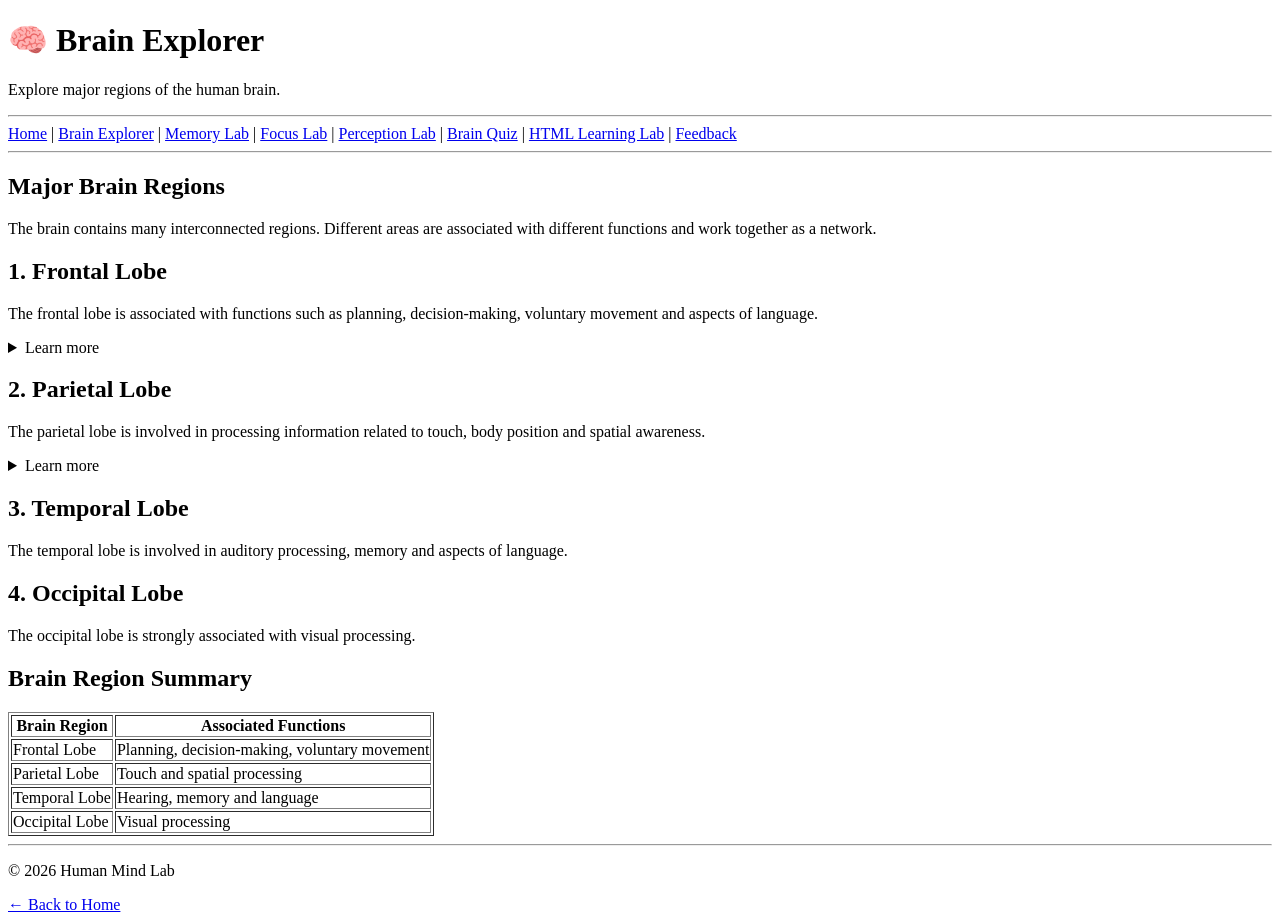
==== brain.html @ 0be293cd "Upload Human Mind Lab project" ====
<!DOCTYPE html>
<html lang="en">

<head>

    <meta charset="UTF-8">

    <meta name="viewport"
          content="width=device-width, initial-scale=1.0">

    <title>Brain Explorer | Human Mind Lab</title>

</head>


<body>

    <header>

        <h1>🧠 Brain Explorer</h1>

        <p>
            Explore major regions of the human brain.
        </p>

        <hr>

        <nav>

            <a href="index.html">Home</a> |
            <a href="brain.html">Brain Explorer</a> |
            <a href="memory.html">Memory Lab</a> |
            <a href="focus.html">Focus Lab</a> |
            <a href="perception.html">Perception Lab</a> |
            <a href="quiz.html">Brain Quiz</a> |
            <a href="learning.html">HTML Learning Lab</a> |
            <a href="feedback.html">Feedback</a>

        </nav>

    </header>


    <hr>


    <main>

        <section>

            <h2>Major Brain Regions</h2>

            <p>
                The brain contains many interconnected regions.
                Different areas are associated with different
                functions and work together as a network.
            </p>

        </section>


        <section>

            <h2>1. Frontal Lobe</h2>

            <p>
                The frontal lobe is associated with functions such
                as planning, decision-making, voluntary movement
                and aspects of language.
            </p>

            <details>

                <summary>
                    Learn more
                </summary>

                <p>
                    The frontal lobe contains areas involved in
                    executive functions and voluntary motor control.
                </p>

            </details>

        </section>


        <section>

            <h2>2. Parietal Lobe</h2>

            <p>
                The parietal lobe is involved in processing
                information related to touch, body position and
                spatial awareness.
            </p>

            <details>

                <summary>
                    Learn more
                </summary>

                <p>
                    Information from different senses can be
                    integrated to help the brain understand
                    spatial relationships.
                </p>

            </details>

        </section>


        <section>

            <h2>3. Temporal Lobe</h2>

            <p>
                The temporal lobe is involved in auditory
                processing, memory and aspects of language.
            </p>

        </section>


        <section>

            <h2>4. Occipital Lobe</h2>

            <p>
                The occipital lobe is strongly associated with
                visual processing.
            </p>

        </section>


        <section>

            <h2>Brain Region Summary</h2>

            <table border="1">

                <thead>

                    <tr>

                        <th>Brain Region</th>

                        <th>Associated Functions</th>

                    </tr>

                </thead>


                <tbody>

                    <tr>

                        <td>Frontal Lobe</td>

                        <td>
                            Planning, decision-making,
                            voluntary movement
                        </td>

                    </tr>


                    <tr>

                        <td>Parietal Lobe</td>

                        <td>
                            Touch and spatial processing
                        </td>

                    </tr>


                    <tr>

                        <td>Temporal Lobe</td>

                        <td>
                            Hearing, memory and language
                        </td>

                    </tr>


                    <tr>

                        <td>Occipital Lobe</td>

                        <td>
                            Visual processing
                        </td>

                    </tr>

                </tbody>

            </table>

        </section>

    </main>


    <hr>


    <footer>

        <p>
            &copy; 2026 Human Mind Lab
        </p>

        <a href="index.html">
            ← Back to Home
        </a>

    </footer>

</body>

</html>
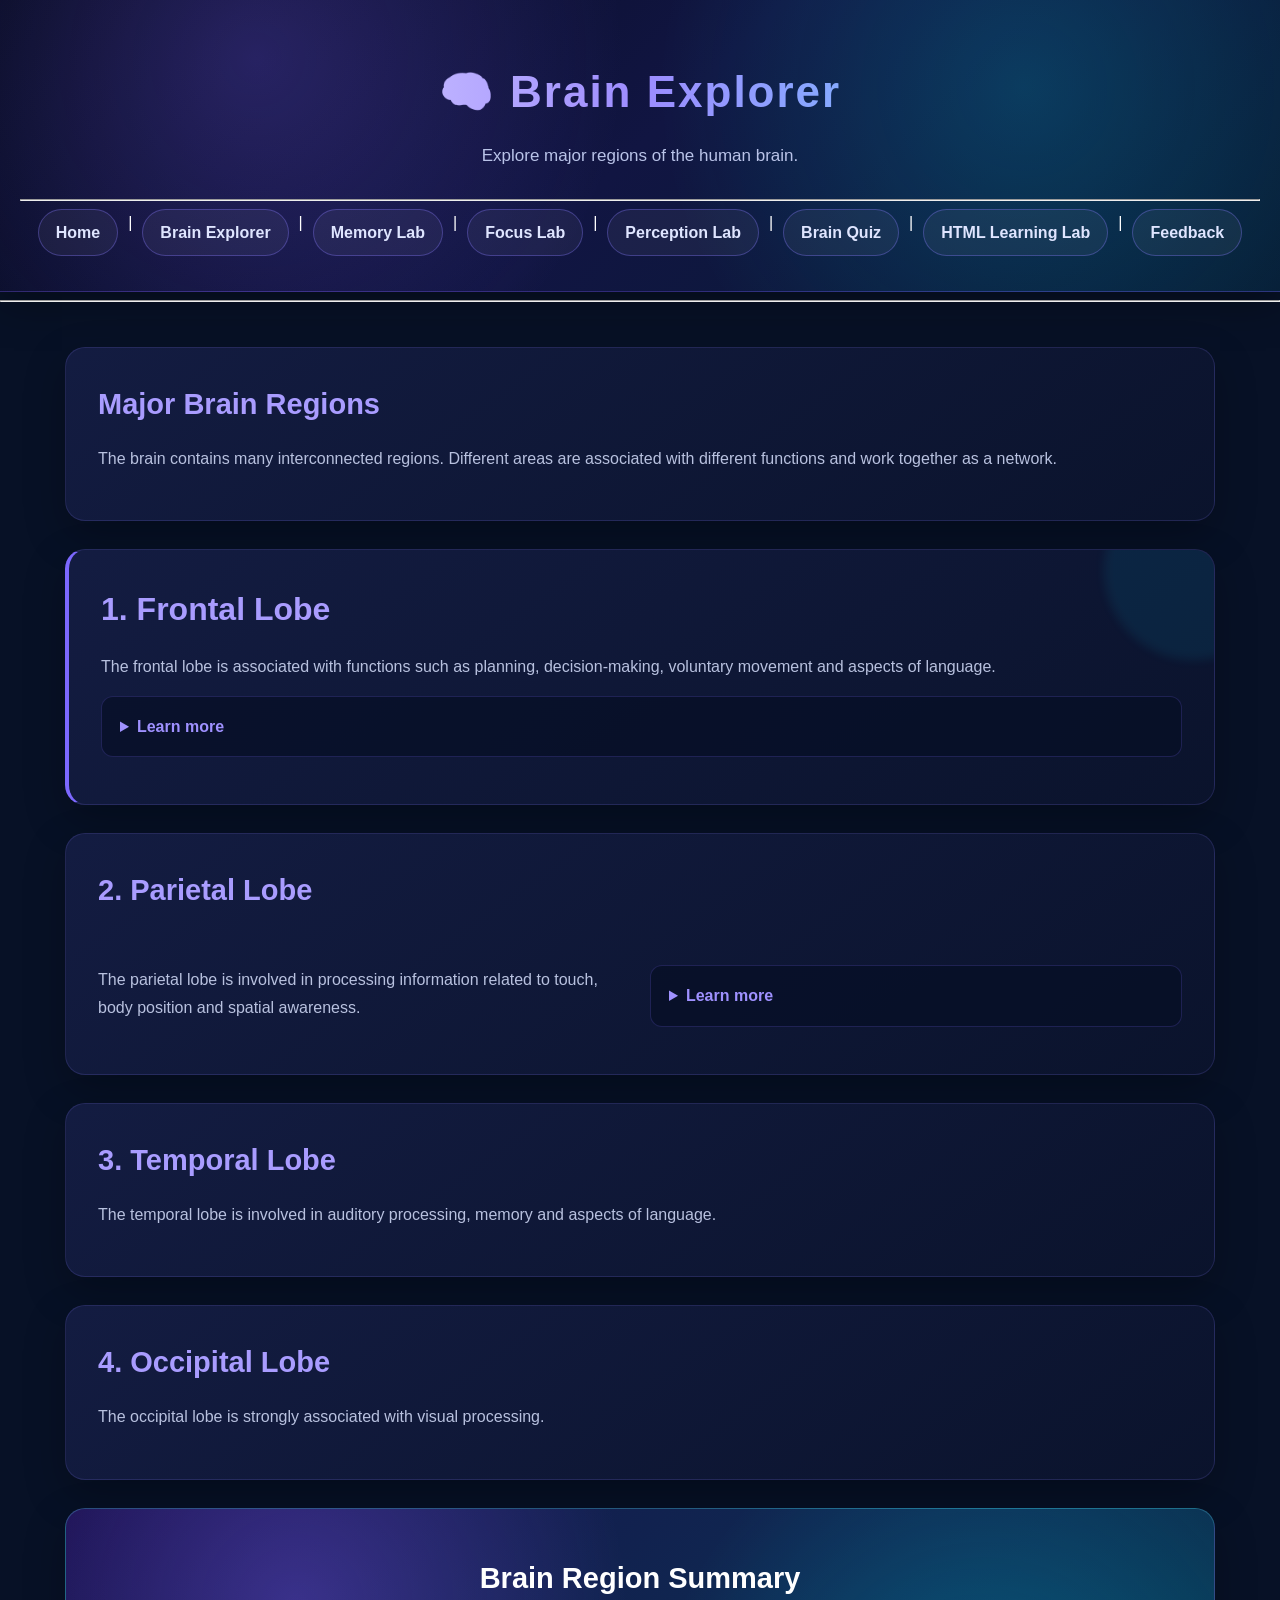
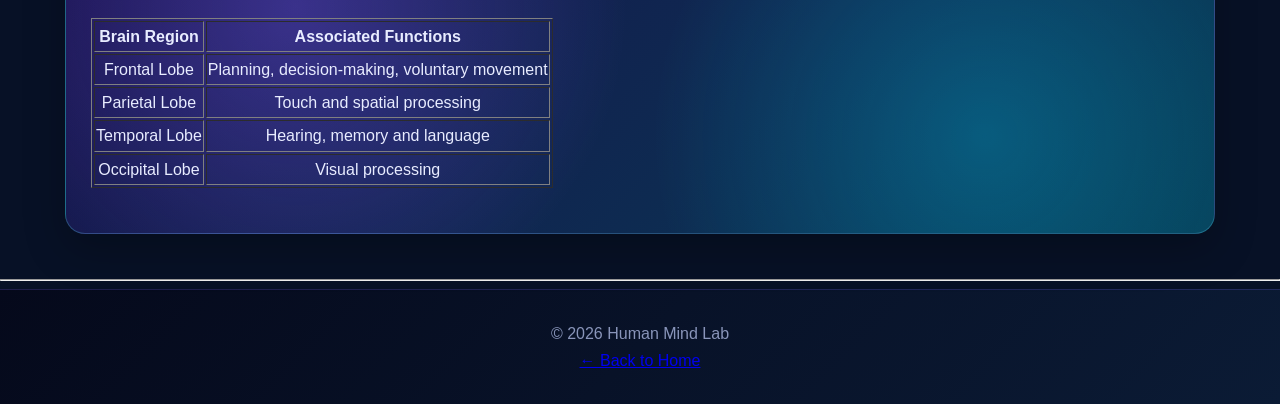
==== commit 471a715d: "Update brain.html" ====
--- a/brain.html
+++ b/brain.html
@@ -9,6 +9,7 @@
           content="width=device-width, initial-scale=1.0">
 
     <title>Brain Explorer | Human Mind Lab</title>
+     <link rel="stylesheet" href="style.css">
 
 </head>
 
@@ -227,4 +228,4 @@
 
 </body>
 
-</html>+</html>
--- a/style.css
+++ b/style.css
@@ -0,0 +1,558 @@
+/* =========================================
+   HUMAN MIND LAB
+   MODERN FUTURISTIC THEME
+   index.html
+   ========================================= */
+
+* {
+    box-sizing: border-box;
+}
+
+html {
+    scroll-behavior: smooth;
+}
+
+body {
+    margin: 0;
+    font-family: "Segoe UI", Arial, sans-serif;
+    line-height: 1.7;
+    color: #e8ecff;
+    background: #071126;
+}
+
+/* =========================================
+   HEADER
+   ========================================= */
+
+header {
+    padding: 55px 20px 35px;
+    text-align: center;
+    color: white;
+
+    background:
+        radial-gradient(circle at 20% 20%, rgba(123, 92, 255, 0.25), transparent 35%),
+        radial-gradient(circle at 80% 30%, rgba(0, 220, 255, 0.18), transparent 35%),
+        linear-gradient(135deg, #070b20, #111542, #071d35);
+
+    border-bottom: 1px solid rgba(123, 92, 255, 0.3);
+    box-shadow: 0 10px 40px rgba(0, 0, 0, 0.35);
+}
+
+header h1 {
+    margin: 0 0 12px;
+    font-size: 44px;
+    letter-spacing: 2px;
+
+    background: linear-gradient(90deg, #ffffff, #9d8cff, #55e8ff);
+    -webkit-background-clip: text;
+    -webkit-text-fill-color: transparent;
+}
+
+header p {
+    max-width: 760px;
+    margin: 0 auto 28px;
+    color: #b9c3e8;
+    font-size: 17px;
+}
+
+/* =========================================
+   NAVIGATION
+   ========================================= */
+
+nav {
+    display: flex;
+    flex-wrap: wrap;
+    justify-content: center;
+    gap: 10px;
+}
+
+nav a {
+    padding: 9px 17px;
+
+    color: #dfe5ff;
+    text-decoration: none;
+    font-weight: 600;
+
+    border: 1px solid rgba(135, 121, 255, 0.35);
+    border-radius: 25px;
+
+    background: rgba(255, 255, 255, 0.05);
+
+    transition: 0.3s ease;
+}
+
+nav a:hover {
+    color: white;
+    background: linear-gradient(135deg, #6654e8, #00bcd4);
+
+    border-color: transparent;
+
+    transform: translateY(-3px);
+
+    box-shadow:
+        0 8px 25px rgba(94, 76, 220, 0.35);
+}
+
+/* =========================================
+   MAIN
+   ========================================= */
+
+main {
+    width: 92%;
+    max-width: 1150px;
+    margin: 45px auto;
+}
+
+/* =========================================
+   HERO IMAGE
+   ========================================= */
+
+.hero-image {
+    margin-bottom: 30px;
+    padding: 0;
+
+    overflow: hidden;
+
+    border-radius: 22px;
+
+    border: 1px solid rgba(111, 93, 255, 0.3);
+
+    background: #050a1c;
+
+    box-shadow:
+        0 20px 60px rgba(0, 0, 0, 0.4),
+        0 0 40px rgba(92, 76, 230, 0.12);
+}
+
+.hero-image img {
+    display: block;
+
+    width: 100%;
+    height: auto;
+
+    border-radius: 22px;
+
+    transition: transform 0.5s ease;
+}
+
+.hero-image:hover img {
+    transform: scale(1.015);
+}
+
+/* =========================================
+   GENERAL SECTIONS
+   ========================================= */
+
+main > section {
+    margin-bottom: 28px;
+    padding: 32px;
+
+    background:
+        linear-gradient(
+            145deg,
+            rgba(20, 29, 67, 0.96),
+            rgba(11, 20, 45, 0.96)
+        );
+
+    border: 1px solid rgba(117, 105, 214, 0.20);
+
+    border-radius: 20px;
+
+    box-shadow:
+        0 15px 40px rgba(0, 0, 0, 0.25);
+
+    backdrop-filter: blur(10px);
+}
+
+section h2 {
+    margin-top: 0;
+    margin-bottom: 15px;
+
+    color: #a99cff;
+
+    font-size: 29px;
+}
+
+section p {
+    color: #b8c1df;
+}
+
+/* =========================================
+   WELCOME SECTION
+   ========================================= */
+
+main > section:nth-of-type(2) {
+    position: relative;
+    overflow: hidden;
+
+    border-left: 4px solid #7c68ff;
+}
+
+main > section:nth-of-type(2)::before {
+    content: "";
+
+    position: absolute;
+
+    width: 180px;
+    height: 180px;
+
+    right: -70px;
+    top: -70px;
+
+    background: rgba(0, 210, 255, 0.08);
+
+    border-radius: 50%;
+
+    filter: blur(5px);
+}
+
+main > section:nth-of-type(2) h2 {
+    font-size: 32px;
+}
+
+/* =========================================
+   EXPLORE THE MIND
+   ========================================= */
+
+main > section:nth-of-type(3) {
+    display: grid;
+
+    grid-template-columns: repeat(2, 1fr);
+
+    gap: 20px;
+}
+
+main > section:nth-of-type(3) > h2 {
+    grid-column: 1 / -1;
+}
+
+/* =========================================
+   CARDS
+   ========================================= */
+
+article {
+    padding: 25px;
+
+    background:
+        linear-gradient(
+            145deg,
+            rgba(29, 38, 82, 0.95),
+            rgba(15, 25, 55, 0.95)
+        );
+
+    border: 1px solid rgba(124, 104, 255, 0.20);
+
+    border-radius: 16px;
+
+    transition: 0.3s ease;
+}
+
+article:hover {
+    transform: translateY(-7px);
+
+    border-color: rgba(80, 220, 255, 0.55);
+
+    box-shadow:
+        0 15px 35px rgba(0, 0, 0, 0.35),
+        0 0 25px rgba(87, 76, 220, 0.12);
+}
+
+article h3 {
+    margin-top: 0;
+
+    color: #65ddff;
+
+    font-size: 21px;
+}
+
+article p {
+    color: #b8c1df;
+}
+
+article a {
+    display: inline-block;
+
+    margin-top: 10px;
+
+    padding: 9px 17px;
+
+    color: white;
+
+    background: linear-gradient(
+        135deg,
+        #6955e8,
+        #00a9c7
+    );
+
+    border-radius: 9px;
+
+    text-decoration: none;
+
+    font-weight: 700;
+
+    transition: 0.3s ease;
+}
+
+article a:hover {
+    transform: translateY(-2px);
+
+    box-shadow:
+        0 8px 25px rgba(0, 190, 220, 0.25);
+}
+
+/* =========================================
+   QUICK BRAIN FACTS
+   ========================================= */
+
+main > section:nth-of-type(4) ul {
+    padding-left: 25px;
+}
+
+main > section:nth-of-type(4) li {
+    margin: 12px 0;
+
+    color: #b8c1df;
+}
+
+main > section:nth-of-type(4) li::marker {
+    color: #62dfff;
+}
+
+/* =========================================
+   PROGRESS
+   ========================================= */
+
+progress,
+meter {
+    width: 100%;
+    max-width: 600px;
+
+    height: 25px;
+
+    display: block;
+
+    margin: 10px 0 25px;
+}
+
+progress {
+    accent-color: #7b68ee;
+}
+
+meter {
+    accent-color: #00c6d7;
+}
+
+/* =========================================
+   DETAILS / SUMMARY
+   ========================================= */
+
+details {
+    margin: 15px 0;
+
+    border: 1px solid rgba(124, 104, 255, 0.20);
+
+    border-radius: 12px;
+
+    background: rgba(7, 15, 38, 0.7);
+
+    overflow: hidden;
+}
+
+summary {
+    padding: 16px 18px;
+
+    cursor: pointer;
+
+    color: #9f91ff;
+
+    font-weight: 700;
+
+    transition: 0.3s ease;
+}
+
+summary:hover {
+    color: #62ddff;
+
+    background: rgba(100, 80, 230, 0.10);
+}
+
+details[open] summary {
+    color: #62ddff;
+
+    background: rgba(100, 80, 230, 0.12);
+
+    border-bottom: 1px solid rgba(124, 104, 255, 0.20);
+}
+
+details p {
+    padding: 5px 20px 18px;
+}
+
+/* =========================================
+   CALL TO ACTION
+   ========================================= */
+
+main > section:last-child {
+    text-align: center;
+
+    padding: 45px 25px;
+
+    background:
+        radial-gradient(
+            circle at 20% 30%,
+            rgba(128, 93, 255, 0.35),
+            transparent 35%
+        ),
+        radial-gradient(
+            circle at 80% 70%,
+            rgba(0, 215, 255, 0.25),
+            transparent 35%
+        ),
+        linear-gradient(
+            135deg,
+            #18104b,
+            #073c55
+        );
+
+    border: 1px solid rgba(101, 221, 255, 0.25);
+}
+
+main > section:last-child h2 {
+    color: white;
+}
+
+main > section:last-child p {
+    color: #d5ddf5;
+}
+
+main > section:last-child a {
+    display: inline-block;
+
+    margin: 7px;
+
+    padding: 12px 20px;
+
+    color: #151442;
+
+    background: #ffffff;
+
+    border-radius: 10px;
+
+    text-decoration: none;
+
+    font-weight: 800;
+
+    transition: 0.3s ease;
+}
+
+main > section:last-child a:hover {
+    color: white;
+
+    background: linear-gradient(
+        135deg,
+        #6955e8,
+        #00bcd4
+    );
+
+    transform: translateY(-3px);
+
+    box-shadow:
+        0 10px 25px rgba(0, 0, 0, 0.30);
+}
+
+/* =========================================
+   FOOTER
+   ========================================= */
+
+footer {
+    padding: 30px 20px;
+
+    text-align: center;
+
+    color: #dfe6ff;
+
+    background:
+        linear-gradient(
+            135deg,
+            #05091b,
+            #0b1b35
+        );
+
+    border-top: 1px solid rgba(124, 104, 255, 0.20);
+}
+
+footer p {
+    margin: 0;
+
+    color: #8995ba;
+}
+
+/* =========================================
+   RESPONSIVE DESIGN
+   ========================================= */
+
+@media (max-width: 800px) {
+
+    header h1 {
+        font-size: 34px;
+    }
+
+    nav {
+        flex-direction: column;
+        align-items: stretch;
+    }
+
+    nav a {
+        text-align: center;
+    }
+
+    main {
+        width: 94%;
+        margin: 30px auto;
+    }
+
+    main > section {
+        padding: 24px;
+    }
+
+    main > section:nth-of-type(3) {
+        grid-template-columns: 1fr;
+    }
+
+    main > section:nth-of-type(3) > h2 {
+        grid-column: auto;
+    }
+}
+
+@media (max-width: 500px) {
+
+    header {
+        padding: 35px 15px 25px;
+    }
+
+    header h1 {
+        font-size: 28px;
+    }
+
+    header p {
+        font-size: 15px;
+    }
+
+    main {
+        width: 95%;
+    }
+
+    main > section {
+        padding: 20px;
+        border-radius: 15px;
+    }
+
+    article {
+        padding: 20px;
+    }
+
+    main > section:last-child a {
+        display: block;
+        margin: 10px 0;
+    }
+}
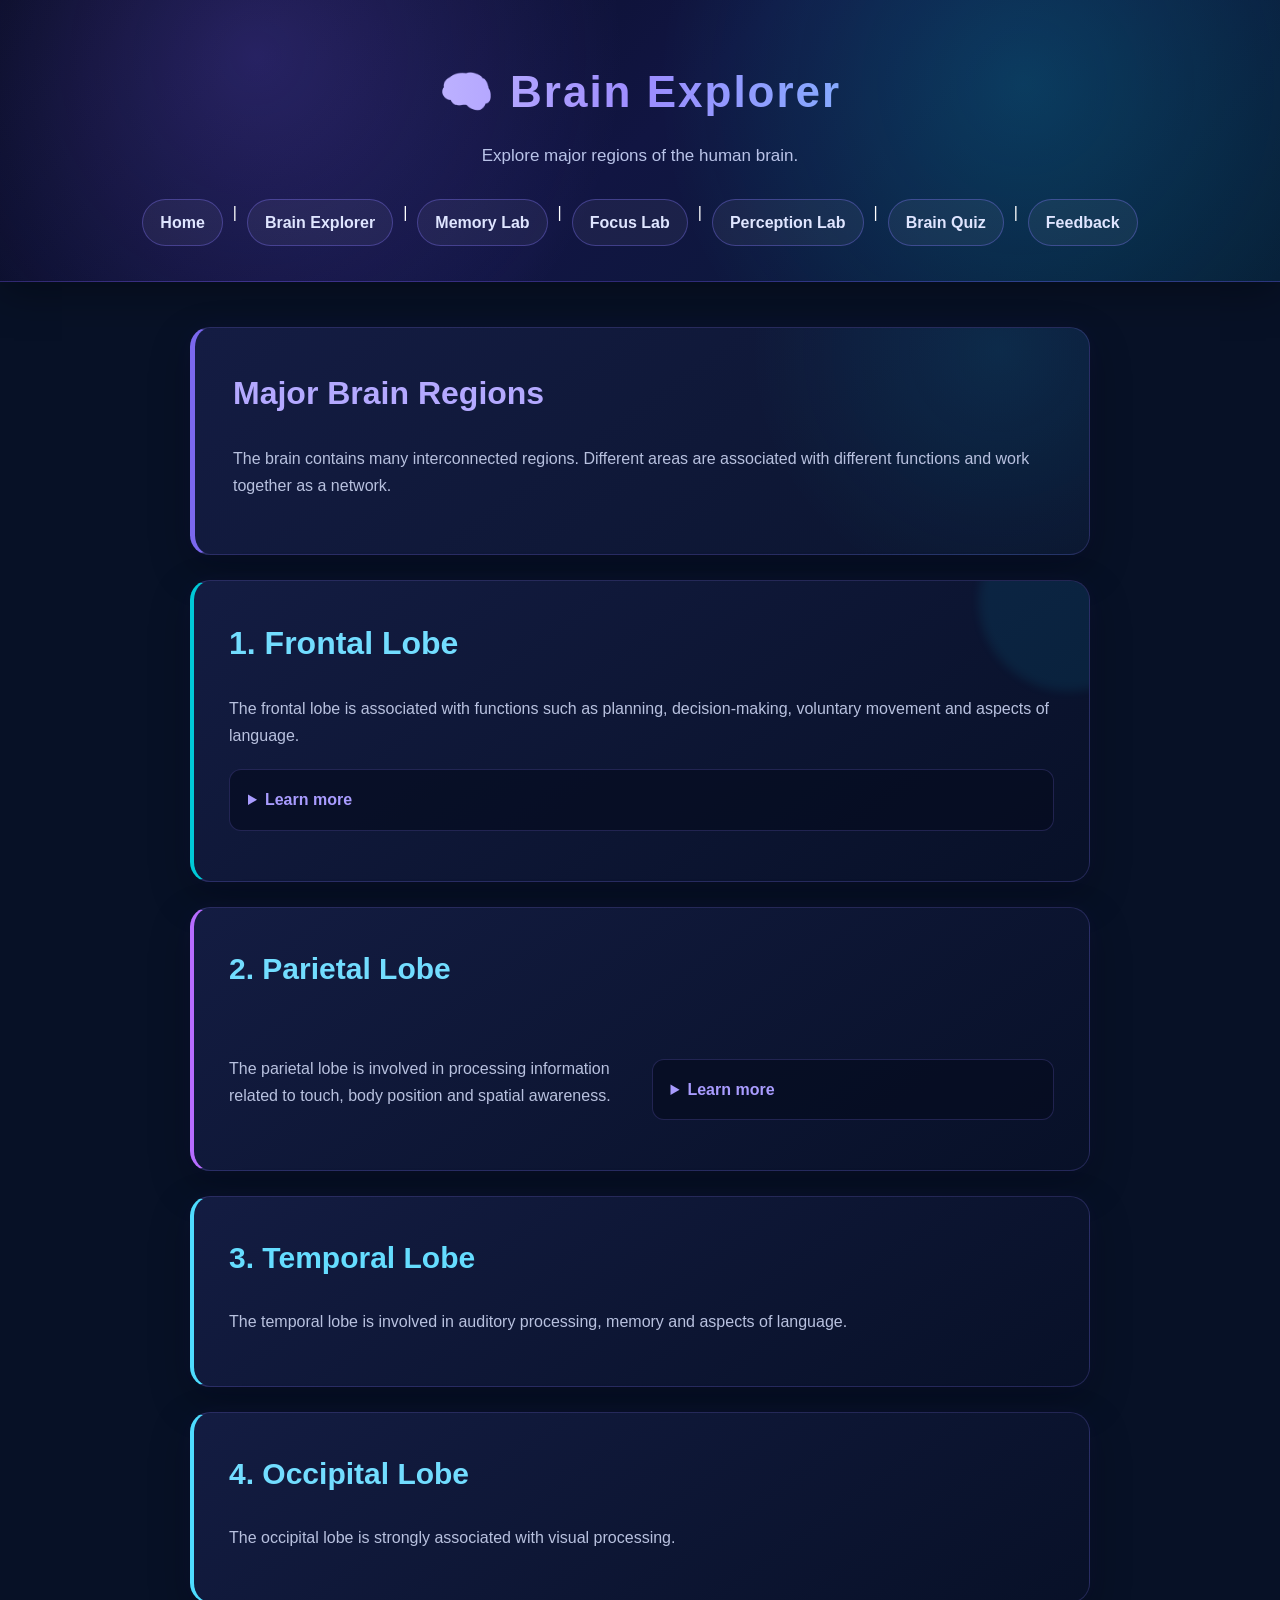
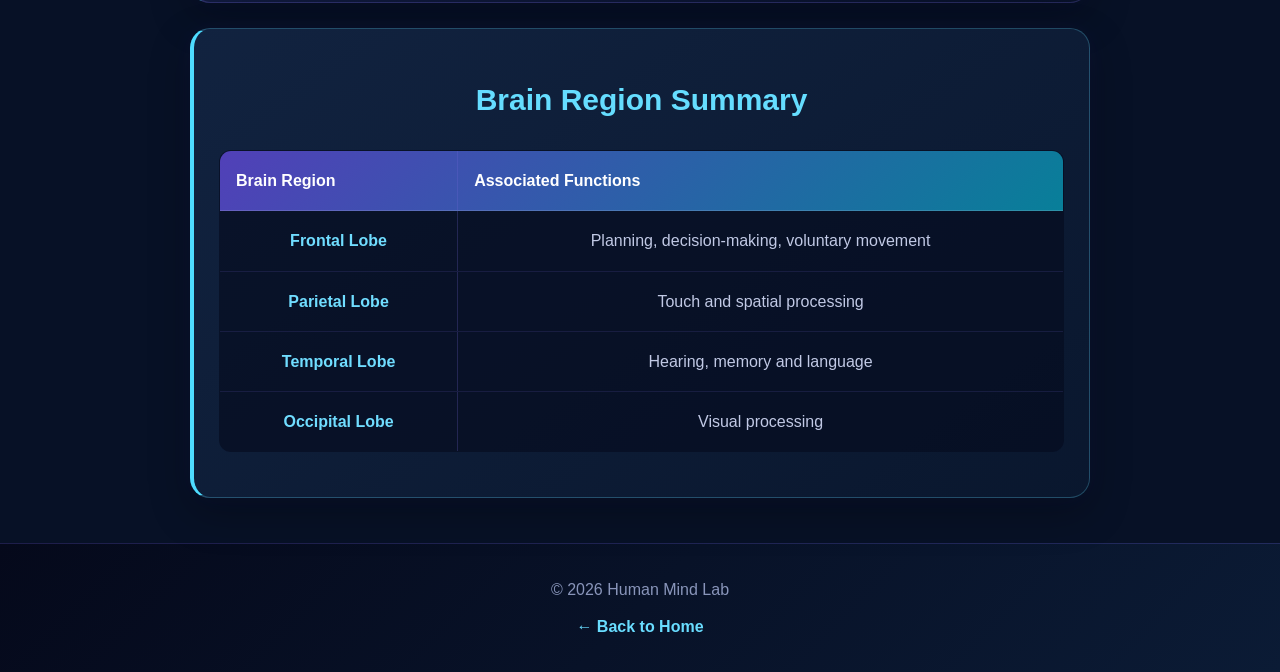
==== commit b8380823: "Update brain.html" ====
--- a/brain.html
+++ b/brain.html
@@ -34,7 +34,6 @@
             <a href="focus.html">Focus Lab</a> |
             <a href="perception.html">Perception Lab</a> |
             <a href="quiz.html">Brain Quiz</a> |
-            <a href="learning.html">HTML Learning Lab</a> |
             <a href="feedback.html">Feedback</a>
 
         </nav>
--- a/style.css
+++ b/style.css
@@ -556,3 +556,1588 @@
         margin: 10px 0;
     }
 }
+
+
+
+/* =========================================
+   BRAIN EXPLORER PAGE
+   ========================================= */
+
+/* Brain page header */
+
+body:has(main section:nth-child(2) details) header {
+    background:
+        radial-gradient(
+            circle at 20% 20%,
+            rgba(123, 92, 255, 0.25),
+            transparent 35%
+        ),
+        radial-gradient(
+            circle at 80% 30%,
+            rgba(0, 220, 255, 0.18),
+            transparent 35%
+        ),
+        linear-gradient(
+            135deg,
+            #070b20,
+            #111542,
+            #071d35
+        );
+}
+
+/* Remove standalone horizontal lines */
+
+body > hr {
+    display: none;
+}
+
+header hr {
+    display: none;
+}
+
+/* =========================================
+   BRAIN PAGE MAIN SECTIONS
+   ========================================= */
+
+main {
+    width: 92%;
+    max-width: 1100px;
+    margin: 45px auto;
+}
+
+main > section {
+    position: relative;
+
+    margin-bottom: 25px;
+    padding: 30px;
+
+    background:
+        linear-gradient(
+            145deg,
+            rgba(20, 29, 67, 0.96),
+            rgba(11, 20, 45, 0.96)
+        );
+
+    border: 1px solid rgba(117, 105, 214, 0.22);
+
+    border-radius: 20px;
+
+    box-shadow:
+        0 15px 40px rgba(0, 0, 0, 0.25);
+
+    overflow: hidden;
+
+    transition: 0.3s ease;
+}
+
+main > section:hover {
+    transform: translateY(-3px);
+
+    border-color: rgba(91, 220, 255, 0.35);
+
+    box-shadow:
+        0 18px 45px rgba(0, 0, 0, 0.32);
+}
+
+/* =========================================
+   SECTION HEADINGS
+   ========================================= */
+
+main > section h2 {
+    margin-top: 0;
+
+    color: #a99cff;
+
+    font-size: 28px;
+}
+
+main > section p {
+    color: #b8c1df;
+}
+
+/* =========================================
+   INTRODUCTION SECTION
+   ========================================= */
+
+main > section:first-child {
+    padding: 38px;
+
+    border-left: 5px solid #7b68ee;
+
+    background:
+        radial-gradient(
+            circle at 90% 10%,
+            rgba(0, 210, 255, 0.10),
+            transparent 30%
+        ),
+        linear-gradient(
+            145deg,
+            #141c43,
+            #0b152f
+        );
+}
+
+main > section:first-child h2 {
+    font-size: 32px;
+    color: #b4a9ff;
+}
+
+/* =========================================
+   BRAIN REGION CARDS
+   ========================================= */
+
+main > section:nth-child(2),
+main > section:nth-child(3),
+main > section:nth-child(4),
+main > section:nth-child(5) {
+    border-left: 4px solid #6352d9;
+}
+
+/* Different accent for each region */
+
+main > section:nth-child(2) {
+    border-left-color: #8b72ff;
+}
+
+main > section:nth-child(3) {
+    border-left-color: #00c9d8;
+}
+
+main > section:nth-child(4) {
+    border-left-color: #b76cff;
+}
+
+main > section:nth-child(5) {
+    border-left-color: #4edcff;
+}
+
+main > section:nth-child(2) h2,
+main > section:nth-child(3) h2,
+main > section:nth-child(4) h2,
+main > section:nth-child(5) h2 {
+    color: #72ddff;
+}
+
+/* =========================================
+   DETAILS
+   ========================================= */
+
+details {
+    margin-top: 20px;
+
+    border: 1px solid rgba(117, 105, 214, 0.25);
+
+    border-radius: 12px;
+
+    background: rgba(5, 12, 31, 0.65);
+
+    overflow: hidden;
+}
+
+summary {
+    padding: 15px 18px;
+
+    color: #a99cff;
+
+    cursor: pointer;
+
+    font-weight: 700;
+
+    transition: 0.3s ease;
+}
+
+summary:hover {
+    color: #62e0ff;
+
+    background: rgba(105, 85, 232, 0.12);
+}
+
+details[open] summary {
+    color: #62e0ff;
+
+    background: rgba(105, 85, 232, 0.10);
+
+    border-bottom: 1px solid rgba(117, 105, 214, 0.2);
+}
+
+details p {
+    padding: 5px 20px 18px;
+}
+
+/* =========================================
+   BRAIN SUMMARY TABLE
+   ========================================= */
+
+main > section:last-child {
+    overflow-x: auto;
+}
+
+table {
+    width: 100%;
+
+    border-collapse: collapse;
+
+    margin-top: 20px;
+
+    background: rgba(5, 12, 31, 0.65);
+
+    border: 1px solid rgba(117, 105, 214, 0.25);
+
+    border-radius: 12px;
+
+    overflow: hidden;
+}
+
+thead {
+    background:
+        linear-gradient(
+            135deg,
+            #5140b8,
+            #087f99
+        );
+}
+
+th {
+    padding: 16px;
+
+    color: white;
+
+    text-align: left;
+
+    font-size: 16px;
+
+    border-bottom: 1px solid rgba(255, 255, 255, 0.15);
+}
+
+td {
+    padding: 16px;
+
+    color: #c1c9e5;
+
+    border-bottom: 1px solid rgba(117, 105, 214, 0.15);
+
+    vertical-align: top;
+}
+
+tbody tr {
+    transition: 0.25s ease;
+}
+
+tbody tr:hover {
+    background: rgba(104, 84, 230, 0.12);
+}
+
+tbody tr:last-child td {
+    border-bottom: none;
+}
+
+/* First column */
+
+td:first-child {
+    color: #70ddff;
+
+    font-weight: 700;
+}
+
+/* =========================================
+   FOOTER
+   ========================================= */
+
+footer {
+    padding: 30px 20px;
+
+    text-align: center;
+
+    background:
+        linear-gradient(
+            135deg,
+            #05091b,
+            #0b1b35
+        );
+
+    border-top: 1px solid rgba(124, 104, 255, 0.20);
+}
+
+footer p {
+    margin-bottom: 10px;
+
+    color: #8995ba;
+}
+
+footer a {
+    color: #69ddff;
+
+    text-decoration: none;
+
+    font-weight: 700;
+
+    transition: 0.3s ease;
+}
+
+footer a:hover {
+    color: #a99cff;
+}
+
+/* =========================================
+   RESPONSIVE DESIGN
+   ========================================= */
+
+@media (max-width: 700px) {
+
+    main {
+        width: 94%;
+        margin: 30px auto;
+    }
+
+    main > section {
+        padding: 23px;
+    }
+
+    main > section:first-child {
+        padding: 25px;
+    }
+
+    main > section h2 {
+        font-size: 24px;
+    }
+
+    th,
+    td {
+        padding: 12px;
+        font-size: 14px;
+    }
+}
+
+@media (max-width: 500px) {
+
+    main {
+        width: 95%;
+    }
+
+    main > section {
+        padding: 20px;
+        border-radius: 15px;
+    }
+
+    th,
+    td {
+        padding: 10px;
+
+        font-size: 13px;
+    }
+}
+
+
+
+/* =========================================
+   MEMORY LAB PAGE
+   ========================================= */
+
+/* Hide standalone horizontal lines */
+header hr,
+body > hr {
+    display: none;
+}
+
+/* Memory page sections */
+main > section {
+    position: relative;
+    margin-bottom: 25px;
+    padding: 30px;
+    background: linear-gradient(
+        145deg,
+        rgba(20, 29, 67, 0.96),
+        rgba(11, 20, 45, 0.96)
+    );
+    border: 1px solid rgba(117, 105, 214, 0.22);
+    border-radius: 20px;
+    box-shadow: 0 15px 40px rgba(0, 0, 0, 0.25);
+    transition: 0.3s ease;
+}
+
+main > section:hover {
+    transform: translateY(-3px);
+    border-color: rgba(91, 220, 255, 0.35);
+}
+
+main > section h2 {
+    margin-top: 0;
+    color: #a99cff;
+    font-size: 28px;
+}
+
+main > section p {
+    color: #b8c1df;
+}
+
+/* Memory experiment introduction */
+main > section:first-child {
+    padding: 38px;
+    border-left: 5px solid #7b68ee;
+    background:
+        radial-gradient(
+            circle at 90% 10%,
+            rgba(0, 210, 255, 0.10),
+            transparent 30%
+        ),
+        linear-gradient(
+            145deg,
+            #141c43,
+            #0b152f
+        );
+}
+
+main > section:first-child h2 {
+    font-size: 32px;
+    color: #b4a9ff;
+}
+
+/* Word List */
+main > section:nth-child(2) {
+    border-left: 4px solid #00c9d8;
+}
+
+main > section:nth-child(2) ol {
+    max-width: 600px;
+    margin: 20px 0 0;
+    padding: 0;
+    list-style-position: inside;
+}
+
+main > section:nth-child(2) li {
+    margin: 10px 0;
+    padding: 12px 15px;
+    color: #d2d9f2;
+    background: rgba(5, 12, 31, 0.65);
+    border: 1px solid rgba(117, 105, 214, 0.18);
+    border-radius: 10px;
+    transition: 0.25s ease;
+}
+
+main > section:nth-child(2) li:hover {
+    color: #ffffff;
+    background: rgba(105, 85, 232, 0.14);
+    border-color: rgba(98, 224, 255, 0.35);
+    transform: translateX(5px);
+}
+
+main > section:nth-child(2) li::marker {
+    color: #62ddff;
+    font-weight: bold;
+}
+
+/* Result section */
+main > section:nth-child(3) {
+    border-left: 4px solid #8b72ff;
+}
+
+main > section:nth-child(3) label {
+    display: block;
+    margin-bottom: 10px;
+    color: #d4dbf3;
+    font-weight: 600;
+}
+
+input[type="number"] {
+    width: 180px;
+    padding: 12px 14px;
+    color: #ffffff;
+    background: #080f29;
+    border: 1px solid rgba(117, 105, 214, 0.45);
+    border-radius: 10px;
+    outline: none;
+    font-size: 16px;
+}
+
+input[type="number"]:focus {
+    border-color: #62ddff;
+    box-shadow: 0 0 15px rgba(98, 221, 255, 0.15);
+}
+
+/* Submit button */
+button[type="submit"] {
+    padding: 12px 22px;
+    color: white;
+    background: linear-gradient(
+        135deg,
+        #6955e8,
+        #00a9c7
+    );
+    border: none;
+    border-radius: 10px;
+    font-size: 15px;
+    font-weight: 700;
+    cursor: pointer;
+    transition: 0.3s ease;
+}
+
+button[type="submit"]:hover {
+    transform: translateY(-3px);
+    box-shadow: 0 10px 25px rgba(0, 190, 220, 0.25);
+}
+
+/* Memory concepts */
+main > section:nth-child(4) {
+    border-left: 4px solid #b76cff;
+}
+
+/* Details */
+details {
+    margin: 15px 0;
+    border: 1px solid rgba(117, 105, 214, 0.25);
+    border-radius: 12px;
+    background: rgba(5, 12, 31, 0.65);
+    overflow: hidden;
+}
+
+summary {
+    padding: 16px 18px;
+    color: #a99cff;
+    cursor: pointer;
+    font-weight: 700;
+    transition: 0.3s ease;
+}
+
+summary:hover {
+    color: #62e0ff;
+    background: rgba(105, 85, 232, 0.12);
+}
+
+details[open] summary {
+    color: #62e0ff;
+    background: rgba(105, 85, 232, 0.10);
+    border-bottom: 1px solid rgba(117, 105, 214, 0.20);
+}
+
+details p {
+    padding: 5px 20px 18px;
+}
+
+/* HTML Note */
+main > section:last-child {
+    border-left: 4px solid #4edcff;
+    background:
+        linear-gradient(
+            145deg,
+            rgba(18, 36, 65, 0.96),
+            rgba(10, 24, 47, 0.96)
+        );
+}
+
+main > section:last-child h2 {
+    color: #65ddff;
+}
+
+/* Footer */
+footer {
+    padding: 30px 20px;
+    text-align: center;
+    background: linear-gradient(
+        135deg,
+        #05091b,
+        #0b1b35
+    );
+    border-top: 1px solid rgba(124, 104, 255, 0.20);
+}
+
+footer p {
+    margin-bottom: 10px;
+    color: #8995ba;
+}
+
+footer a {
+    color: #69ddff;
+    text-decoration: none;
+    font-weight: 700;
+    transition: 0.3s ease;
+}
+
+footer a:hover {
+    color: #a99cff;
+}
+
+/* Responsive */
+@media (max-width: 700px) {
+
+    main {
+        width: 94%;
+        margin: 30px auto;
+    }
+
+    main > section {
+        padding: 23px;
+    }
+
+    main > section:first-child {
+        padding: 25px;
+    }
+
+    main > section h2 {
+        font-size: 24px;
+    }
+}
+
+@media (max-width: 500px) {
+
+    main {
+        width: 95%;
+    }
+
+    main > section {
+        padding: 20px;
+        border-radius: 15px;
+    }
+
+    input[type="number"] {
+        width: 100%;
+        max-width: 180px;
+    }
+
+    button[type="submit"] {
+        width: 100%;
+        max-width: 220px;
+    }
+}
+
+/* =========================================
+   FOCUS LAB PAGE
+   ========================================= */
+
+/* Hide horizontal lines */
+header hr,
+body > hr {
+    display: none;
+}
+
+/* Main sections */
+main > section {
+    position: relative;
+    margin-bottom: 25px;
+    padding: 30px;
+    background: linear-gradient(
+        145deg,
+        rgba(20, 29, 67, 0.96),
+        rgba(11, 20, 45, 0.96)
+    );
+    border: 1px solid rgba(117, 105, 214, 0.22);
+    border-radius: 20px;
+    box-shadow: 0 15px 40px rgba(0, 0, 0, 0.25);
+    transition: 0.3s ease;
+}
+
+main > section:hover {
+    transform: translateY(-3px);
+    border-color: rgba(91, 220, 255, 0.35);
+}
+
+main > section h2 {
+    margin-top: 0;
+    color: #a99cff;
+    font-size: 28px;
+}
+
+main > section p {
+    color: #b8c1df;
+}
+
+/* Focus introduction */
+main > section:first-child {
+    padding: 38px;
+    border-left: 5px solid #7b68ee;
+    background:
+        radial-gradient(
+            circle at 90% 10%,
+            rgba(0, 210, 255, 0.10),
+            transparent 30%
+        ),
+        linear-gradient(
+            145deg,
+            #141c43,
+            #0b152f
+        );
+}
+
+main > section:first-child h2 {
+    font-size: 32px;
+    color: #b4a9ff;
+}
+
+/* Focus Factors */
+main > section:nth-child(2) {
+    border-left: 4px solid #00c9d8;
+}
+
+main > section:nth-child(2) ul {
+    padding-left: 25px;
+    margin-top: 20px;
+}
+
+main > section:nth-child(2) li {
+    margin: 12px 0;
+    padding: 10px 14px;
+    color: #d2d9f2;
+    background: rgba(5, 12, 31, 0.55);
+    border: 1px solid rgba(117, 105, 214, 0.16);
+    border-radius: 10px;
+    transition: 0.25s ease;
+}
+
+main > section:nth-child(2) li:hover {
+    color: #ffffff;
+    background: rgba(105, 85, 232, 0.14);
+    border-color: rgba(98, 224, 255, 0.35);
+    transform: translateX(5px);
+}
+
+main > section:nth-child(2) li::marker {
+    color: #62ddff;
+}
+
+/* Focus Explorer */
+main > section:nth-child(3) {
+    border-left: 4px solid #b76cff;
+}
+
+/* Details */
+details {
+    margin: 15px 0;
+    border: 1px solid rgba(117, 105, 214, 0.25);
+    border-radius: 12px;
+    background: rgba(5, 12, 31, 0.65);
+    overflow: hidden;
+}
+
+summary {
+    padding: 16px 18px;
+    color: #a99cff;
+    cursor: pointer;
+    font-weight: 700;
+    transition: 0.3s ease;
+}
+
+summary:hover {
+    color: #62e0ff;
+    background: rgba(105, 85, 232, 0.12);
+}
+
+details[open] summary {
+    color: #62e0ff;
+    background: rgba(105, 85, 232, 0.10);
+    border-bottom: 1px solid rgba(117, 105, 214, 0.20);
+}
+
+details p {
+    padding: 5px 20px 18px;
+}
+
+/* Focus Level */
+main > section:nth-child(4) {
+    border-left: 4px solid #4edcff;
+}
+
+main > section:nth-child(4) h2 {
+    color: #65ddff;
+}
+
+/* Meter and Progress */
+meter,
+progress {
+    display: block;
+    width: 100%;
+    max-width: 650px;
+    height: 28px;
+    margin: 15px 0 30px;
+}
+
+meter {
+    accent-color: #00c9d8;
+}
+
+progress {
+    accent-color: #7b68ee;
+}
+
+/* Footer */
+footer {
+    padding: 30px 20px;
+    text-align: center;
+    background: linear-gradient(
+        135deg,
+        #05091b,
+        #0b1b35
+    );
+    border-top: 1px solid rgba(124, 104, 255, 0.20);
+}
+
+footer p {
+    margin-bottom: 10px;
+    color: #8995ba;
+}
+
+footer a {
+    color: #69ddff;
+    text-decoration: none;
+    font-weight: 700;
+    transition: 0.3s ease;
+}
+
+footer a:hover {
+    color: #a99cff;
+}
+
+/* Responsive */
+@media (max-width: 700px) {
+
+    main {
+        width: 94%;
+        margin: 30px auto;
+    }
+
+    main > section {
+        padding: 23px;
+    }
+
+    main > section:first-child {
+        padding: 25px;
+    }
+
+    main > section h2 {
+        font-size: 24px;
+    }
+
+    meter,
+    progress {
+        max-width: 100%;
+    }
+}
+
+@media (max-width: 500px) {
+
+    main {
+        width: 95%;
+    }
+
+    main > section {
+        padding: 20px;
+        border-radius: 15px;
+    }
+}
+
+
+/* =========================================
+   PERCEPTION LAB PAGE
+   ========================================= */
+
+/* Hide horizontal lines */
+header hr,
+body > hr {
+    display: none;
+}
+
+/* Main sections */
+main > section {
+    position: relative;
+    margin-bottom: 25px;
+    padding: 30px;
+    background: linear-gradient(
+        145deg,
+        rgba(20, 29, 67, 0.96),
+        rgba(11, 20, 45, 0.96)
+    );
+    border: 1px solid rgba(117, 105, 214, 0.22);
+    border-radius: 20px;
+    box-shadow: 0 15px 40px rgba(0, 0, 0, 0.25);
+    transition: 0.3s ease;
+}
+
+main > section:hover {
+    transform: translateY(-3px);
+    border-color: rgba(91, 220, 255, 0.35);
+}
+
+main > section h2 {
+    margin-top: 0;
+    color: #a99cff;
+    font-size: 28px;
+}
+
+main > section p {
+    color: #b8c1df;
+}
+
+/* Introduction */
+main > section:first-child {
+    padding: 38px;
+    border-left: 5px solid #7b68ee;
+    background:
+        radial-gradient(
+            circle at 90% 10%,
+            rgba(0, 210, 255, 0.10),
+            transparent 30%
+        ),
+        linear-gradient(
+            145deg,
+            #141c43,
+            #0b152f
+        );
+}
+
+main > section:first-child h2 {
+    font-size: 32px;
+    color: #b4a9ff;
+}
+
+/* Five Senses */
+main > section:nth-child(2) {
+    border-left: 4px solid #00c9d8;
+}
+
+/* Table */
+table {
+    width: 100%;
+    border-collapse: collapse;
+    margin-top: 20px;
+    background: rgba(5, 12, 31, 0.65);
+    border: 1px solid rgba(117, 105, 214, 0.25);
+    border-radius: 12px;
+    overflow: hidden;
+}
+
+thead {
+    background: linear-gradient(
+        135deg,
+        #5140b8,
+        #087f99
+    );
+}
+
+th {
+    padding: 16px;
+    color: white;
+    text-align: left;
+    font-size: 16px;
+    border-bottom: 1px solid rgba(255, 255, 255, 0.15);
+}
+
+td {
+    padding: 16px;
+    color: #c1c9e5;
+    border-bottom: 1px solid rgba(117, 105, 214, 0.15);
+}
+
+tbody tr {
+    transition: 0.25s ease;
+}
+
+tbody tr:hover {
+    background: rgba(104, 84, 230, 0.12);
+}
+
+tbody tr:last-child td {
+    border-bottom: none;
+}
+
+td:first-child {
+    color: #70ddff;
+    font-weight: 700;
+}
+
+/* Observation Challenge */
+main > section:nth-child(3) {
+    border-left: 4px solid #b76cff;
+}
+
+main > section:nth-child(3) ol {
+    padding-left: 25px;
+    margin-top: 20px;
+}
+
+main > section:nth-child(3) li {
+    margin: 12px 0;
+    padding: 12px 15px;
+    color: #d2d9f2;
+    background: rgba(5, 12, 31, 0.55);
+    border: 1px solid rgba(117, 105, 214, 0.16);
+    border-radius: 10px;
+    transition: 0.25s ease;
+}
+
+main > section:nth-child(3) li:hover {
+    color: white;
+    background: rgba(105, 85, 232, 0.14);
+    border-color: rgba(98, 224, 255, 0.35);
+    transform: translateX(5px);
+}
+
+main > section:nth-child(3) li::marker {
+    color: #62ddff;
+    font-weight: bold;
+}
+
+/* Think About It */
+main > section:nth-child(4) {
+    border-left: 4px solid #4edcff;
+}
+
+/* Details */
+details {
+    margin-top: 20px;
+    border: 1px solid rgba(117, 105, 214, 0.25);
+    border-radius: 12px;
+    background: rgba(5, 12, 31, 0.65);
+    overflow: hidden;
+}
+
+summary {
+    padding: 16px 18px;
+    color: #a99cff;
+    cursor: pointer;
+    font-weight: 700;
+    transition: 0.3s ease;
+}
+
+summary:hover {
+    color: #62e0ff;
+    background: rgba(105, 85, 232, 0.12);
+}
+
+details[open] summary {
+    color: #62e0ff;
+    background: rgba(105, 85, 232, 0.10);
+    border-bottom: 1px solid rgba(117, 105, 214, 0.20);
+}
+
+details p {
+    padding: 5px 20px 18px;
+}
+
+/* Footer */
+footer {
+    padding: 30px 20px;
+    text-align: center;
+    background: linear-gradient(
+        135deg,
+        #05091b,
+        #0b1b35
+    );
+    border-top: 1px solid rgba(124, 104, 255, 0.20);
+}
+
+footer p {
+    margin-bottom: 10px;
+    color: #8995ba;
+}
+
+footer a {
+    color: #69ddff;
+    text-decoration: none;
+    font-weight: 700;
+    transition: 0.3s ease;
+}
+
+footer a:hover {
+    color: #a99cff;
+}
+
+/* Responsive */
+@media (max-width: 700px) {
+
+    main {
+        width: 94%;
+        margin: 30px auto;
+    }
+
+    main > section {
+        padding: 23px;
+    }
+
+    main > section:first-child {
+        padding: 25px;
+    }
+
+    main > section h2 {
+        font-size: 24px;
+    }
+
+    th,
+    td {
+        padding: 12px;
+        font-size: 14px;
+    }
+}
+
+@media (max-width: 500px) {
+
+    main {
+        width: 95%;
+    }
+
+    main > section {
+        padding: 20px;
+        border-radius: 15px;
+    }
+
+    th,
+    td {
+        padding: 10px;
+        font-size: 13px;
+    }
+}
+
+
+/* =========================================
+   BRAIN QUIZ PAGE
+   ========================================= */
+
+/* Hide horizontal lines */
+header hr,
+body > hr {
+    display: none;
+}
+
+/* Quiz form */
+main > form {
+    margin-bottom: 25px;
+}
+
+/* Question cards */
+fieldset {
+    margin-bottom: 25px;
+    padding: 28px;
+    background: linear-gradient(
+        145deg,
+        rgba(20, 29, 67, 0.96),
+        rgba(11, 20, 45, 0.96)
+    );
+    border: 1px solid rgba(117, 105, 214, 0.25);
+    border-left: 4px solid #7b68ee;
+    border-radius: 18px;
+    box-shadow: 0 15px 40px rgba(0, 0, 0, 0.25);
+    transition: 0.3s ease;
+}
+
+fieldset:hover {
+    transform: translateY(-3px);
+    border-color: rgba(91, 220, 255, 0.35);
+}
+
+/* Question title */
+legend {
+    padding: 8px 16px;
+    color: #ffffff;
+    background: linear-gradient(
+        135deg,
+        #6955e8,
+        #087f99
+    );
+    border-radius: 8px;
+    font-weight: 700;
+}
+
+fieldset p {
+    margin: 18px 0;
+    color: #d1d8ef;
+    font-size: 17px;
+    font-weight: 600;
+}
+
+/* Answer labels */
+fieldset label {
+    display: block;
+    margin: 10px 0;
+    padding: 12px 15px;
+    color: #c8d0ea;
+    background: rgba(5, 12, 31, 0.55);
+    border: 1px solid rgba(117, 105, 214, 0.16);
+    border-radius: 10px;
+    cursor: pointer;
+    transition: 0.25s ease;
+}
+
+fieldset label:hover {
+    color: #ffffff;
+    background: rgba(105, 85, 232, 0.14);
+    border-color: rgba(98, 224, 255, 0.35);
+    transform: translateX(5px);
+}
+
+/* Radio buttons */
+input[type="radio"] {
+    margin-right: 10px;
+    accent-color: #62ddff;
+}
+
+/* Buttons */
+button {
+    margin-right: 10px;
+    padding: 12px 22px;
+    border: none;
+    border-radius: 10px;
+    font-size: 15px;
+    font-weight: 700;
+    cursor: pointer;
+    transition: 0.3s ease;
+}
+
+button[type="submit"] {
+    color: white;
+    background: linear-gradient(
+        135deg,
+        #6955e8,
+        #00a9c7
+    );
+}
+
+button[type="reset"] {
+    color: #dce3fa;
+    background: rgba(255, 255, 255, 0.08);
+    border: 1px solid rgba(117, 105, 214, 0.35);
+}
+
+button:hover {
+    transform: translateY(-3px);
+    box-shadow: 0 10px 25px rgba(0, 190, 220, 0.20);
+}
+
+/* HTML limitation section */
+main > section {
+    padding: 30px;
+    background: linear-gradient(
+        145deg,
+        rgba(18, 36, 65, 0.96),
+        rgba(10, 24, 47, 0.96)
+    );
+    border: 1px solid rgba(117, 105, 214, 0.22);
+    border-left: 4px solid #4edcff;
+    border-radius: 20px;
+    box-shadow: 0 15px 40px rgba(0, 0, 0, 0.25);
+}
+
+main > section h2 {
+    margin-top: 0;
+    color: #65ddff;
+}
+
+main > section p {
+    color: #b8c1df;
+}
+
+/* Footer */
+footer {
+    padding: 30px 20px;
+    text-align: center;
+    background: linear-gradient(
+        135deg,
+        #05091b,
+        #0b1b35
+    );
+    border-top: 1px solid rgba(124, 104, 255, 0.20);
+}
+
+footer p {
+    margin-bottom: 10px;
+    color: #8995ba;
+}
+
+footer a {
+    color: #69ddff;
+    text-decoration: none;
+    font-weight: 700;
+}
+
+footer a:hover {
+    color: #a99cff;
+}
+
+/* Responsive */
+@media (max-width: 700px) {
+
+    main {
+        width: 94%;
+        margin: 30px auto;
+    }
+
+    fieldset {
+        padding: 22px;
+    }
+
+    fieldset p {
+        font-size: 16px;
+    }
+}
+
+@media (max-width: 500px) {
+
+    main {
+        width: 95%;
+    }
+
+    fieldset {
+        padding: 18px;
+        border-radius: 15px;
+    }
+
+    button {
+        width: 100%;
+        margin: 5px 0;
+    }
+}
+
+
+
+ /* =========================================
+    FEEDBACK PAGE
+    ========================================= */
+
+ /* Hide horizontal lines */
+ header hr,
+ body > hr {
+     display: none;
+ }
+
+ /* Main container */
+ main {
+     width: 92%;
+     max-width: 900px;
+     margin: 45px auto;
+ }
+
+ /* Feedback section */
+ main > section {
+     padding: 35px;
+     background:
+         linear-gradient(
+             145deg,
+             rgba(20, 29, 67, 0.97),
+             rgba(8, 17, 40, 0.97)
+         );
+     border: 1px solid rgba(117, 105, 214, 0.25);
+     border-left: 5px solid #7b68ee;
+     border-radius: 20px;
+     box-shadow:
+         0 15px 40px rgba(0, 0, 0, 0.28),
+         0 0 25px rgba(91, 76, 220, 0.08);
+ }
+
+ /* Heading */
+ main > section h2 {
+     margin-top: 0;
+     margin-bottom: 25px;
+     color: #a99cff;
+     font-size: 30px;
+ }
+
+ /* Form */
+ form {
+     width: 100%;
+ }
+
+ /* Fieldsets */
+ fieldset {
+     margin: 0 0 25px;
+     padding: 28px;
+     background: rgba(5, 12, 31, 0.65);
+     border: 1px solid rgba(117, 105, 214, 0.25);
+     border-radius: 15px;
+ }
+
+ fieldset:first-child {
+     border-left: 4px solid #00c9d8;
+ }
+
+ fieldset:last-of-type {
+     border-left: 4px solid #b76cff;
+ }
+
+ /* Legends */
+ legend {
+     padding: 8px 16px;
+     color: white;
+     background:
+         linear-gradient(
+             135deg,
+             #6955e8,
+             #087f99
+         );
+     border-radius: 8px;
+     font-weight: 700;
+     font-size: 16px;
+ }
+
+ /* Labels */
+ label {
+     display: inline-block;
+     margin-bottom: 8px;
+     color: #d2d9f2;
+     font-weight: 600;
+ }
+
+ /* Text input, email, select and textarea */
+ input[type="text"],
+ input[type="email"],
+ select,
+ textarea {
+     width: 100%;
+     padding: 13px 15px;
+     color: #e8ecff;
+     background: #080f29;
+     border: 1px solid rgba(117, 105, 214, 0.40);
+     border-radius: 10px;
+     outline: none;
+     font-family: inherit;
+     font-size: 15px;
+     transition: 0.3s ease;
+ }
+
+ /* Input placeholder */
+ input::placeholder,
+ textarea::placeholder {
+     color: #737fa5;
+ }
+
+ /* Select */
+ select {
+     cursor: pointer;
+ }
+
+ /* Textarea */
+ textarea {
+     min-height: 150px;
+     resize: vertical;
+     line-height: 1.6;
+ }
+
+ /* Focus effect */
+ input[type="text"]:focus,
+ input[type="email"]:focus,
+ select:focus,
+ textarea:focus {
+     border-color: #62ddff;
+     box-shadow:
+         0 0 0 3px rgba(98, 221, 255, 0.08),
+         0 0 18px rgba(98, 221, 255, 0.12);
+ }
+
+ /* Buttons */
+ button {
+     margin-right: 10px;
+     padding: 13px 24px;
+     border-radius: 10px;
+     font-size: 15px;
+     font-weight: 700;
+     cursor: pointer;
+     transition: 0.3s ease;
+ }
+
+ /* Submit */
+ button[type="submit"] {
+     color: white;
+     background:
+         linear-gradient(
+             135deg,
+             #6955e8,
+             #00a9c7
+         );
+     border: none;
+ }
+
+ /* Reset */
+ button[type="reset"] {
+     color: #dce3fa;
+     background: rgba(255, 255, 255, 0.07);
+     border: 1px solid rgba(117, 105, 214, 0.35);
+ }
+
+ /* Button hover */
+ button:hover {
+     transform: translateY(-3px);
+     box-shadow:
+         0 10px 25px rgba(0, 190, 220, 0.20);
+ }
+
+ button[type="reset"]:hover {
+     color: white;
+     background: rgba(105, 85, 232, 0.18);
+     border-color: rgba(98, 221, 255, 0.35);
+ }
+
+ /* Required field indicator */
+ input:required {
+     border-left: 3px solid #7b68ee;
+ }
+
+ /* Valid input */
+ input:valid {
+     border-color: rgba(98, 221, 255, 0.35);
+ }
+
+ /* Footer */
+ footer {
+     padding: 32px 20px;
+     text-align: center;
+     background:
+         linear-gradient(
+             135deg,
+             #05091b,
+             #0b1b35
+         );
+     border-top: 1px solid rgba(124, 104, 255, 0.20);
+ }
+
+ footer p {
+     margin-bottom: 10px;
+     color: #8995ba;
+ }
+
+ footer a {
+     color: #69ddff;
+     text-decoration: none;
+     font-weight: 700;
+     transition: 0.3s ease;
+ }
+
+ footer a:hover {
+     color: #a99cff;
+ }
+
+ /* Responsive design */
+ @media (max-width: 700px) {
+
+     main {
+         width: 94%;
+         margin: 30px auto;
+     }
+
+     main > section {
+         padding: 25px;
+     }
+
+     fieldset {
+         padding: 22px;
+     }
+
+     button {
+         margin-bottom: 10px;
+     }
+ }
+
+ @media (max-width: 500px) {
+
+     main {
+         width: 95%;
+     }
+
+     main > section {
+         padding: 20px;
+         border-radius: 15px;
+     }
+
+     fieldset {
+         padding: 18px;
+     }
+
+     button {
+         width: 100%;
+         margin: 5px 0;
+     }
+ }
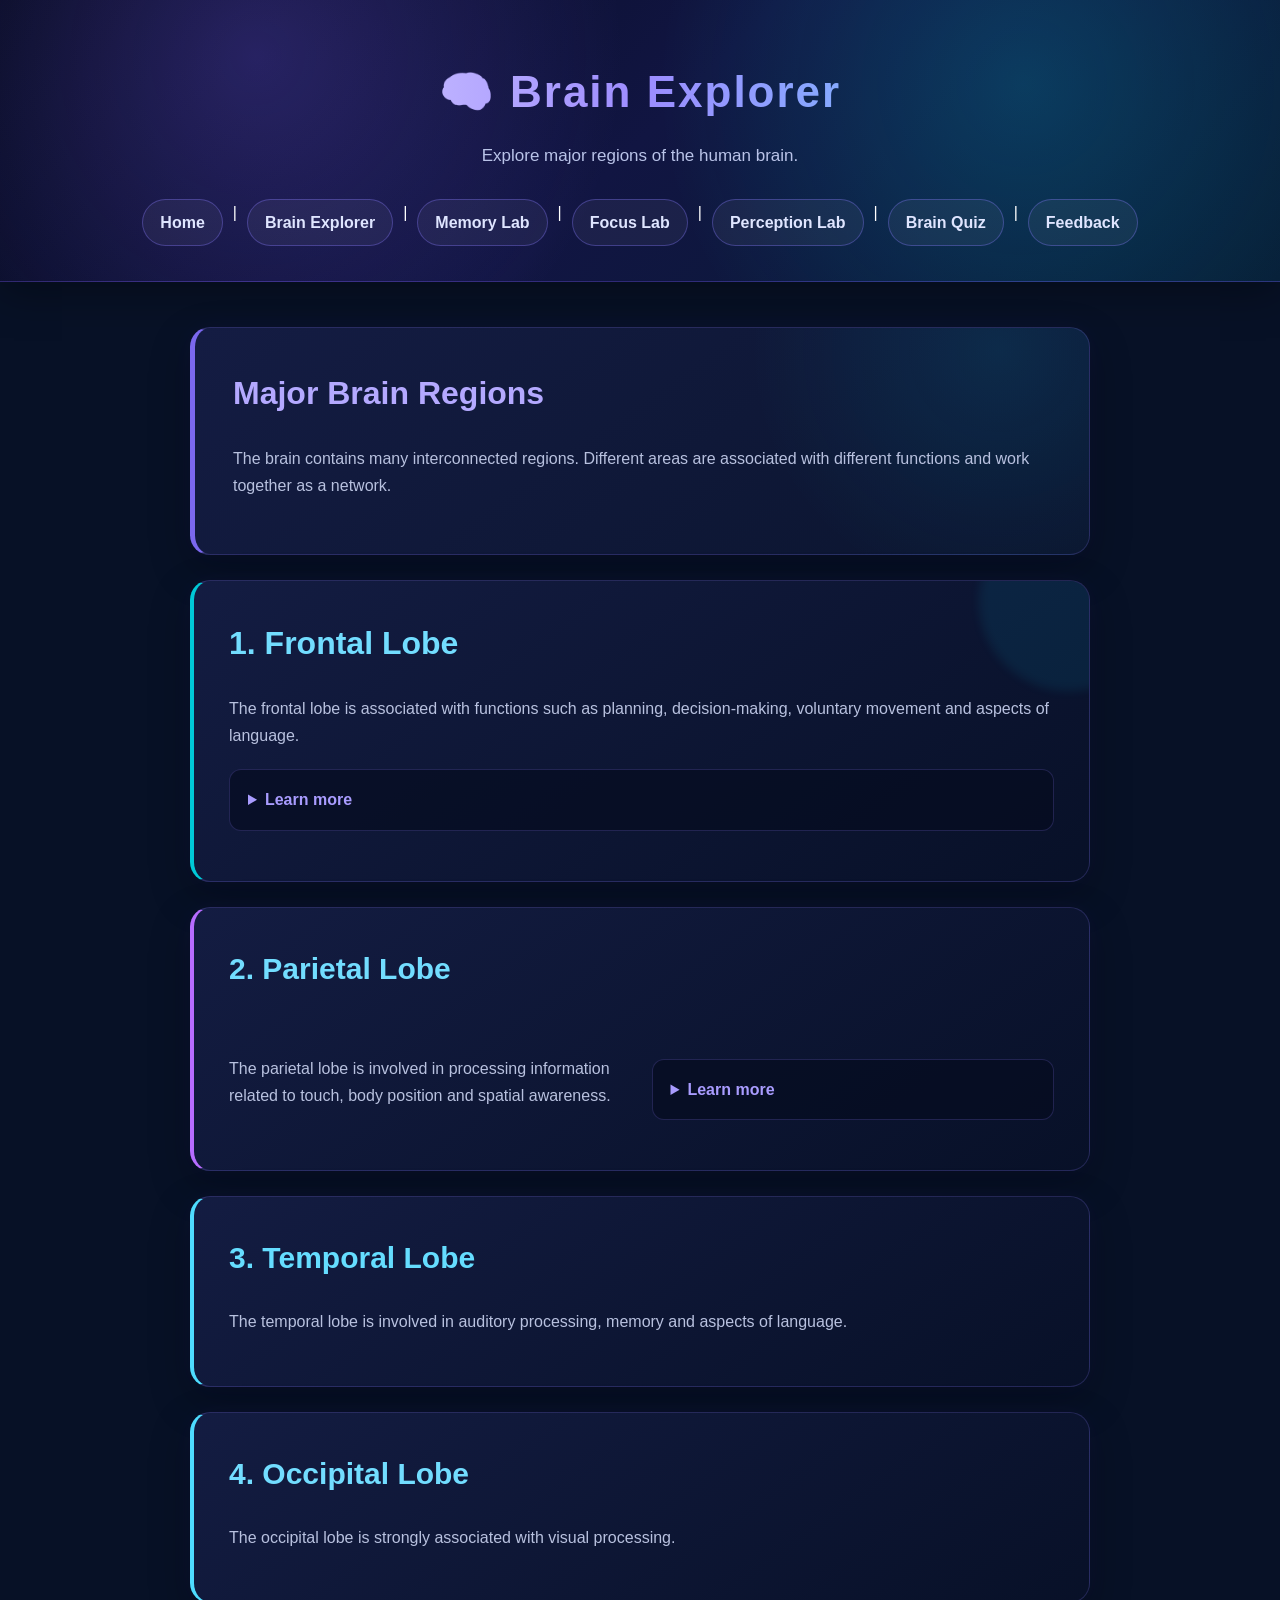
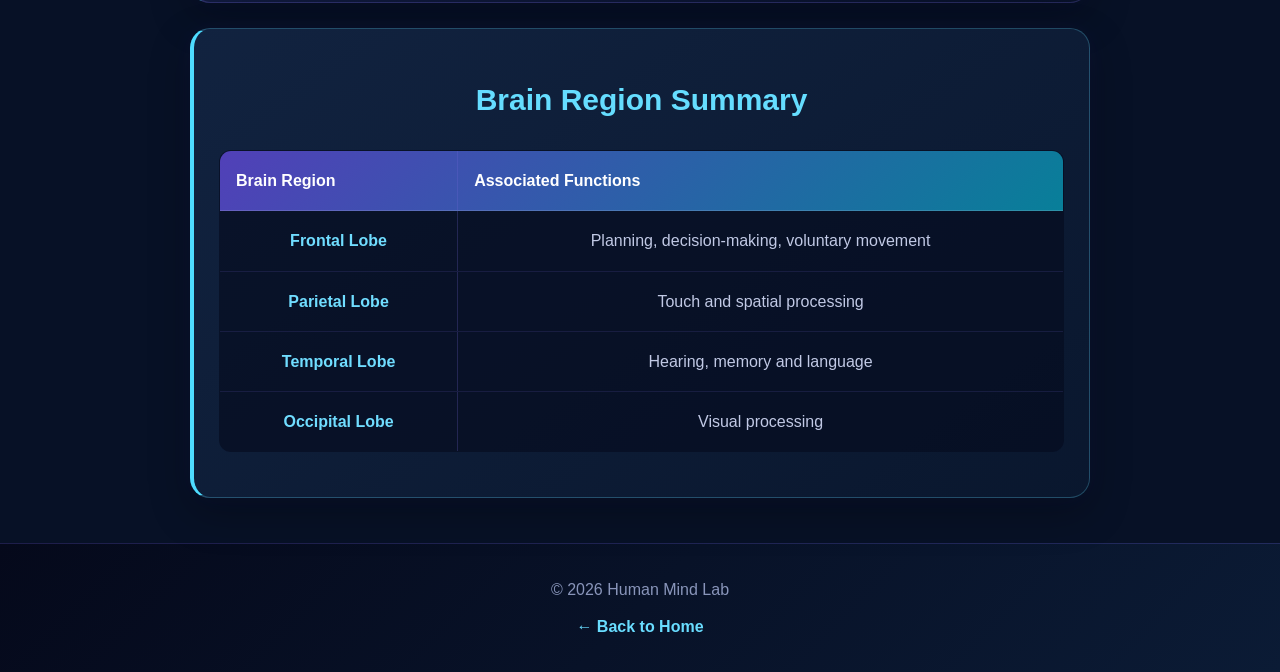
==== commit 521b3d6a: "Update brain.html" ====
--- a/brain.html
+++ b/brain.html
@@ -18,7 +18,10 @@
 
     <header>
 
-        <h1>🧠 Brain Explorer</h1>
+        <h1>
+            <span class="page-icon">🧠</span> 
+            <span class="page-title">Brain Explorer</span>
+        </h1>
 
         <p>
             Explore major regions of the human brain.
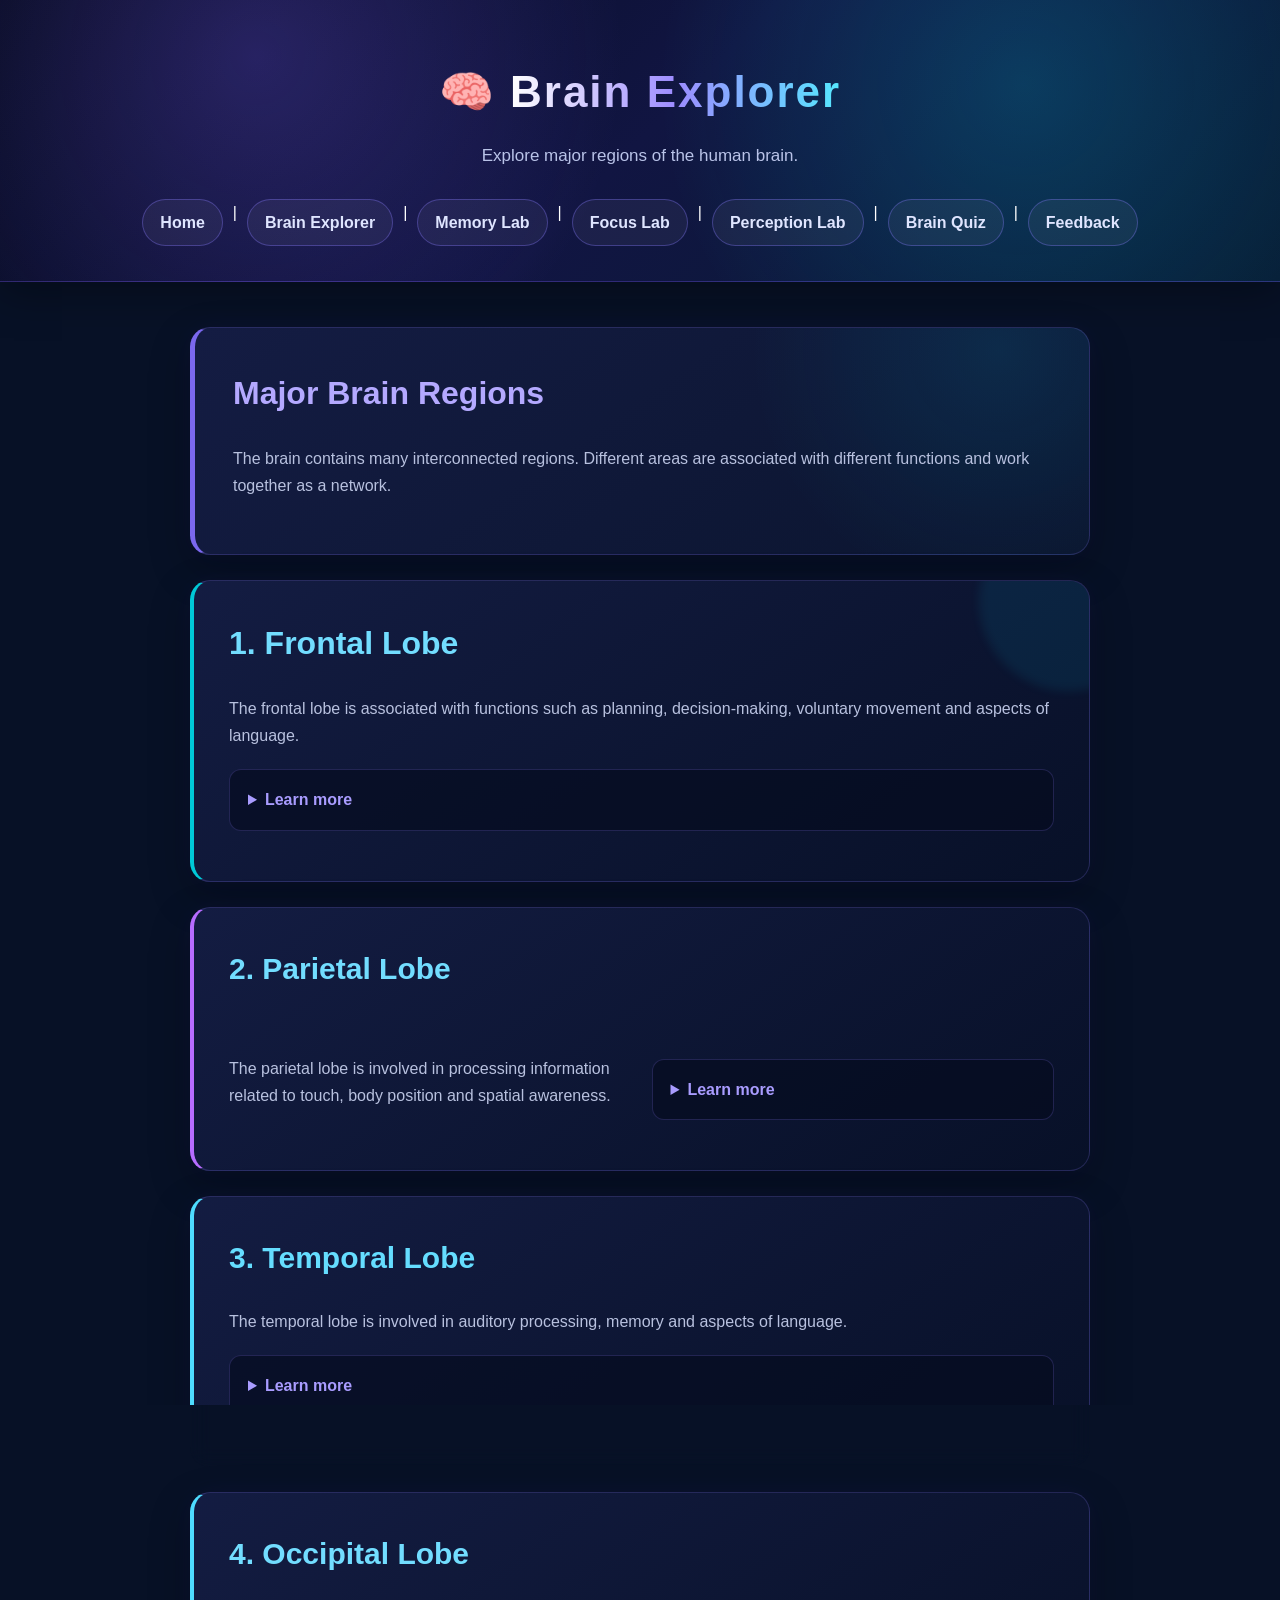
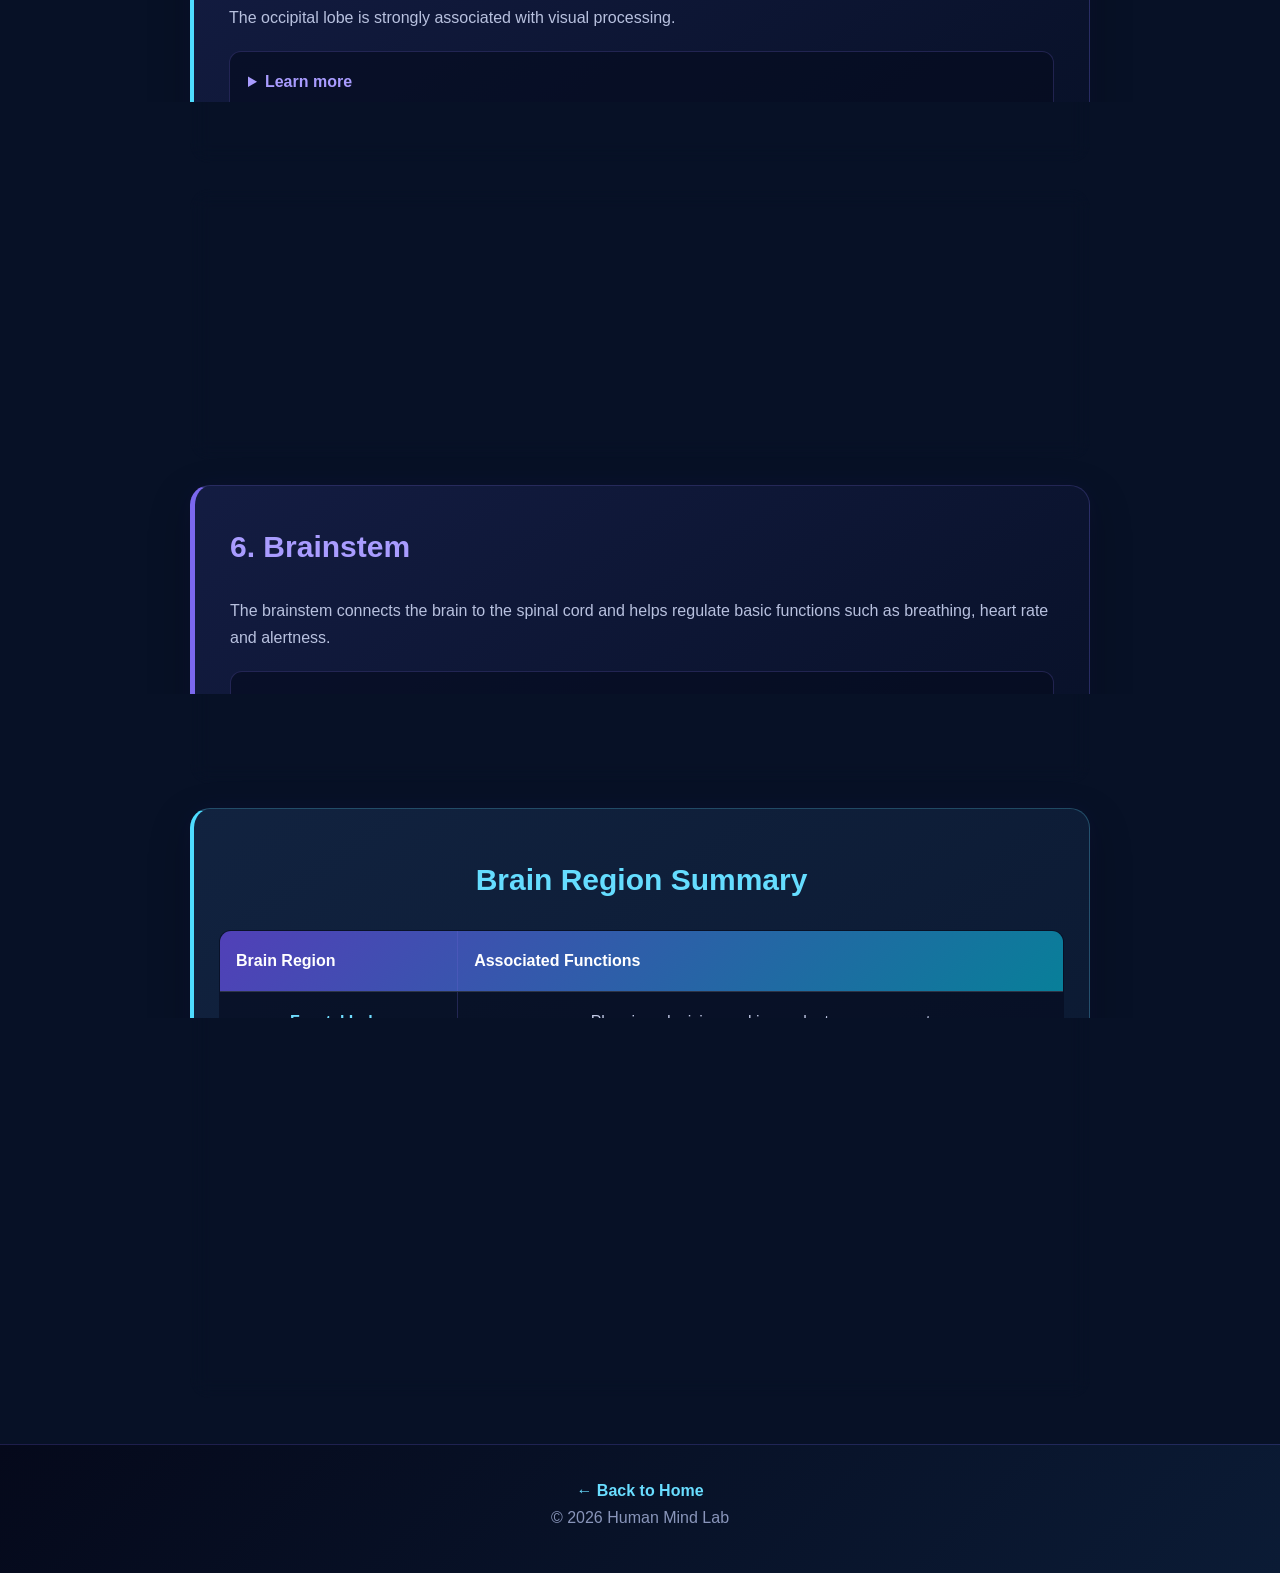
==== commit 679292fb: "Update brain.html" ====
--- a/brain.html
+++ b/brain.html
@@ -9,7 +9,9 @@
           content="width=device-width, initial-scale=1.0">
 
     <title>Brain Explorer | Human Mind Lab</title>
-     <link rel="stylesheet" href="style.css">
+     <meta name="description" content="Learn about the main regions of the human brain and the functions commonly associated with them.">
+    <link rel="icon" href="data:image/svg+xml,%3Csvg xmlns=%27http://www.w3.org/2000/svg%27 viewBox=%270 0 100 100%27%3E%3Ctext y=%27.9em%27 font-size=%2790%27%3E%F0%9F%A7%A0%3C/text%3E%3C/svg%3E">
+    <link rel="stylesheet" href="style.css">
 
 </head>
 
@@ -32,7 +34,7 @@
         <nav>
 
             <a href="index.html">Home</a> |
-            <a href="brain.html">Brain Explorer</a> |
+            <a href="brain.html" aria-current="page">Brain Explorer</a> |
             <a href="memory.html">Memory Lab</a> |
             <a href="focus.html">Focus Lab</a> |
             <a href="perception.html">Perception Lab</a> |
@@ -124,6 +126,18 @@
                 processing, memory and aspects of language.
             </p>
 
+            <details>
+
+                <summary>
+                    Learn more
+                </summary>
+
+                <p>
+                    The temporal lobe includes areas linked to hearing and understanding speech. Nearby structures such as the hippocampus are important for forming new memories.
+                </p>
+
+            </details>
+
         </section>
 
 
@@ -136,6 +150,70 @@
                 visual processing.
             </p>
 
+            <details>
+
+                <summary>
+                    Learn more
+                </summary>
+
+                <p>
+                    The occipital lobe, at the back of the brain, receives signals from the eyes and helps interpret shape, color and movement.
+                </p>
+
+            </details>
+
+        </section>
+
+
+        <section>
+
+            <h2>5. Cerebellum</h2>
+
+            <p>
+                The cerebellum is associated with balance,
+                coordination and smooth, accurate movement.
+            </p>
+
+            <details>
+
+                <summary>
+                    Learn more
+                </summary>
+
+                <p>
+                    It sits at the back and bottom of the brain and
+                    helps fine-tune movements, such as walking or
+                    catching a ball.
+                </p>
+
+            </details>
+
+        </section>
+
+
+        <section>
+
+            <h2>6. Brainstem</h2>
+
+            <p>
+                The brainstem connects the brain to the spinal cord
+                and helps regulate basic functions such as breathing,
+                heart rate and alertness.
+            </p>
+
+            <details>
+
+                <summary>
+                    Learn more
+                </summary>
+
+                <p>
+                    Many signals traveling between the brain and the
+                    body pass through the brainstem.
+                </p>
+
+            </details>
+
         </section>
 
 
@@ -204,6 +282,28 @@
 
                     </tr>
 
+                    <tr>
+
+                        <td>Cerebellum</td>
+
+                        <td>
+                            Balance and coordination
+                        </td>
+
+                    </tr>
+
+
+                    <tr>
+
+                        <td>Brainstem</td>
+
+                        <td>
+                            Breathing, heart rate and alertness
+                        </td>
+
+                    </tr>
+
+
                 </tbody>
 
             </table>
@@ -217,15 +317,15 @@
 
 
     <footer>
+
+        <a href="index.html">
+            ← Back to Home
+        </a>
 
         <p>
             &copy; 2026 Human Mind Lab
         </p>
 
-        <a href="index.html">
-            ← Back to Home
-        </a>
-
     </footer>
 
 </body>
--- a/style.css
+++ b/style.css
@@ -38,12 +38,30 @@
     box-shadow: 0 10px 40px rgba(0, 0, 0, 0.35);
 }
 
+/* =========================================
+   PAGE TITLE ICON + GRADIENT TEXT
+   ========================================= */
+
 header h1 {
     margin: 0 0 12px;
     font-size: 44px;
     letter-spacing: 2px;
-
-    background: linear-gradient(90deg, #ffffff, #9d8cff, #55e8ff);
+}
+
+.page-icon {
+    color: white;
+    background: none;
+    -webkit-text-fill-color: initial;
+}
+
+.page-title {
+    background: linear-gradient(
+        90deg,
+        #ffffff,
+        #9d8cff,
+        #55e8ff
+    );
+
     -webkit-background-clip: text;
     -webkit-text-fill-color: transparent;
 }
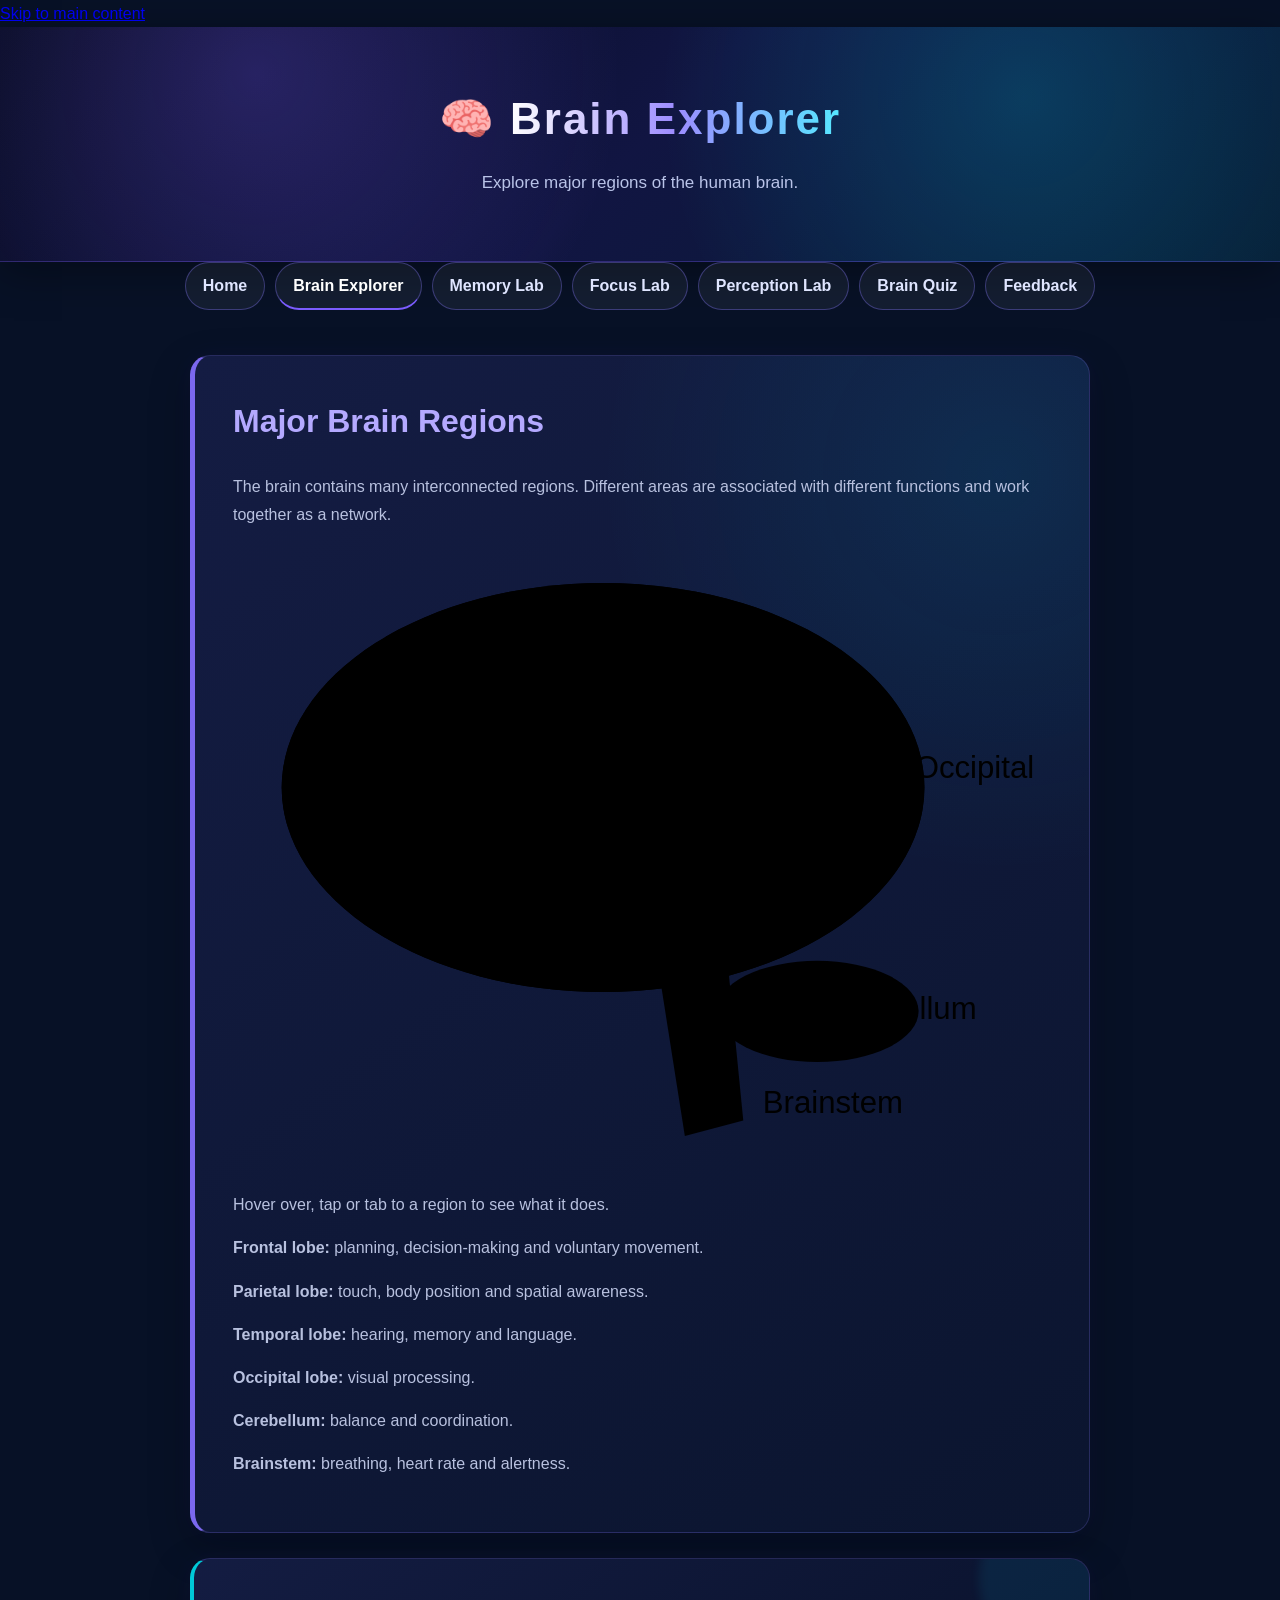
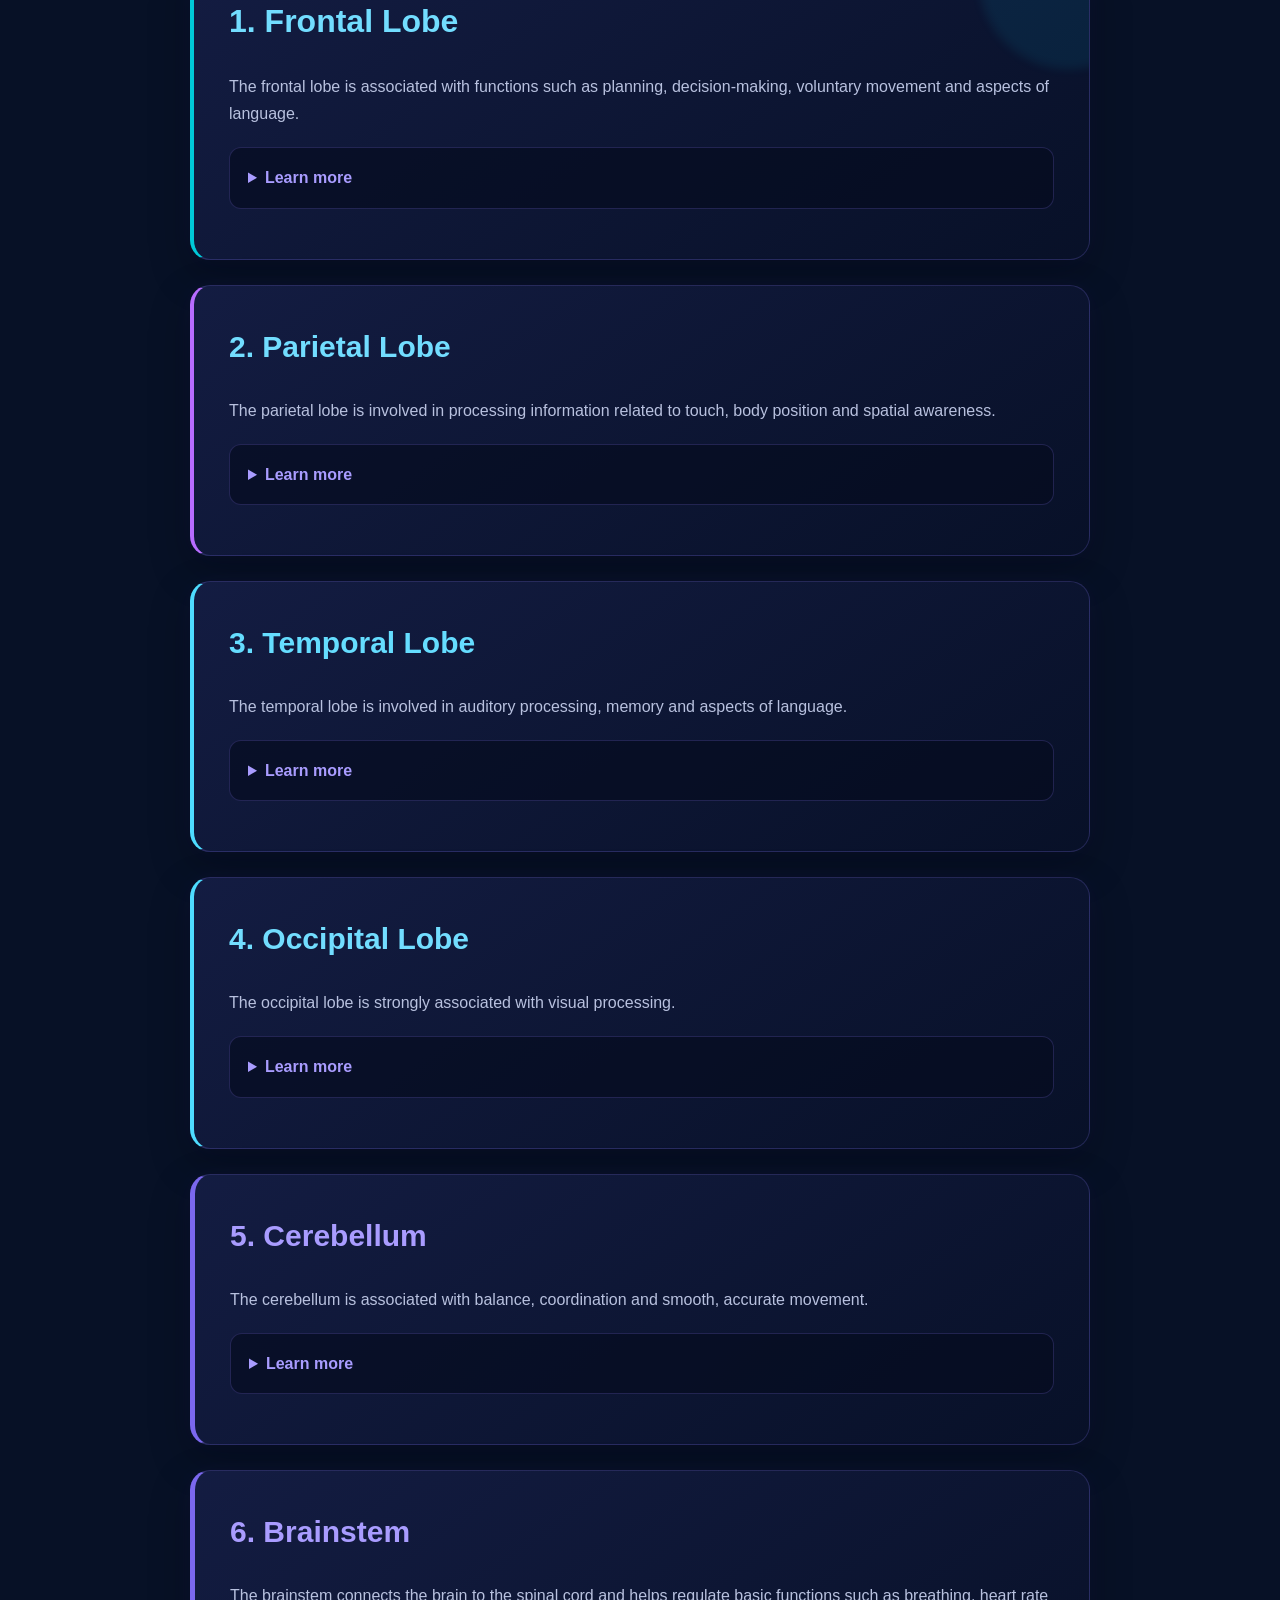
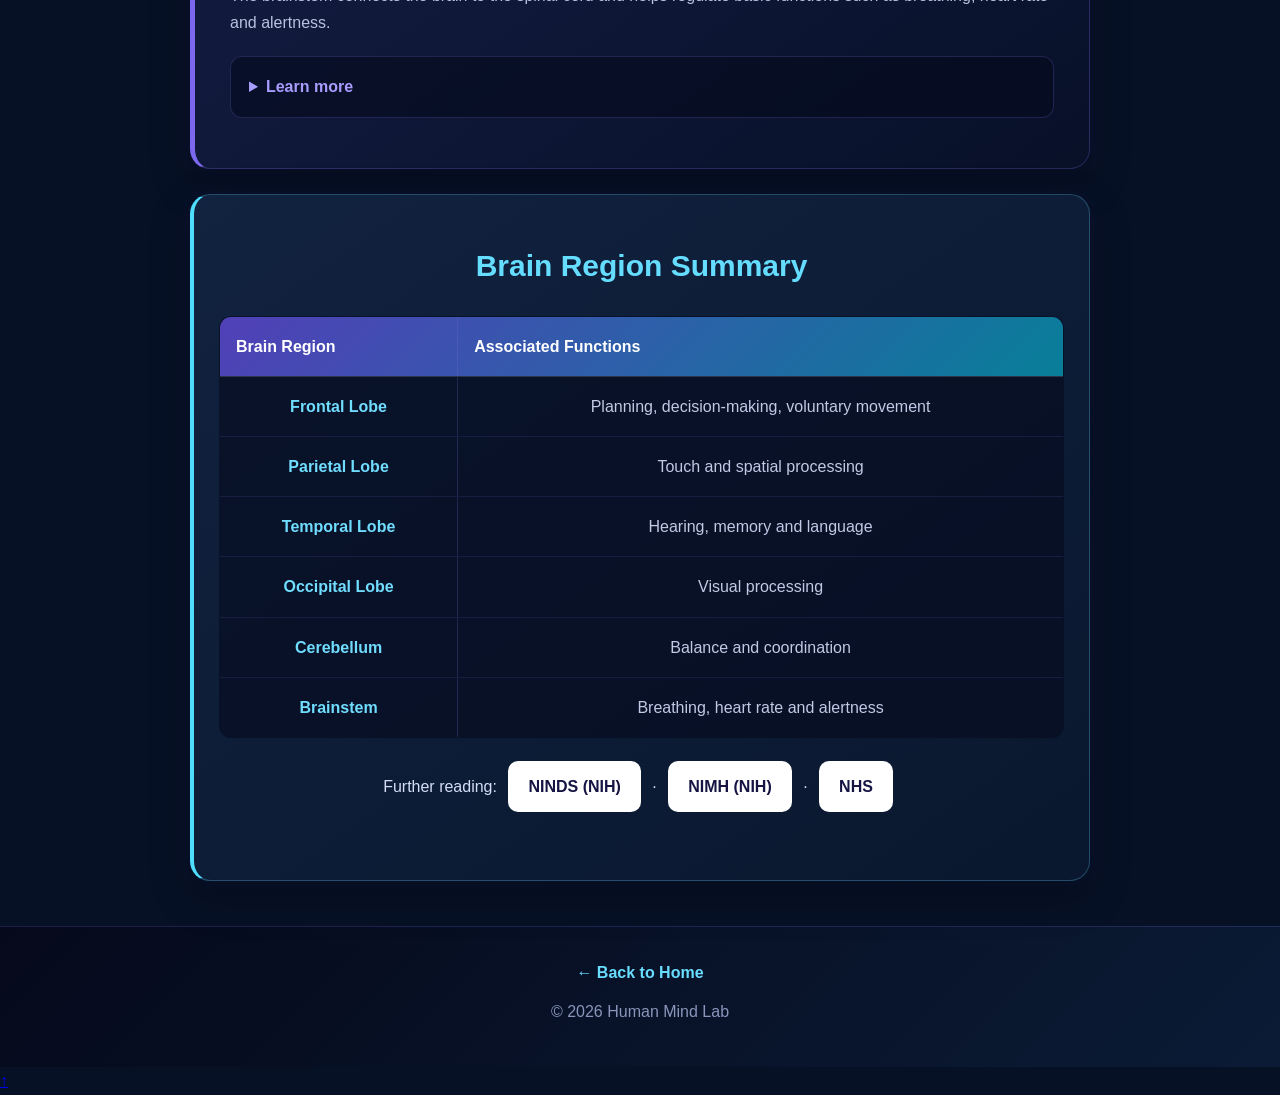
==== commit 6eeb10f5: "Update brain.html" ====
--- a/brain.html
+++ b/brain.html
@@ -11,14 +11,20 @@
     <title>Brain Explorer | Human Mind Lab</title>
      <meta name="description" content="Learn about the main regions of the human brain and the functions commonly associated with them.">
     <link rel="icon" href="data:image/svg+xml,%3Csvg xmlns=%27http://www.w3.org/2000/svg%27 viewBox=%270 0 100 100%27%3E%3Ctext y=%27.9em%27 font-size=%2790%27%3E%F0%9F%A7%A0%3C/text%3E%3C/svg%3E">
+    <meta name="theme-color" content="#071126">
+    <meta property="og:type" content="website">
+    <meta property="og:title" content="Brain Explorer | Human Mind Lab">
+    <meta property="og:description" content="Learn about the main regions of the human brain and the functions commonly associated with them.">
     <link rel="stylesheet" href="style.css">
 
 </head>
 
 
 <body>
-
-    <header>
+    <a class="skip-link" href="#main">Skip to main content</a>
+
+
+    <header id="top">
 
         <h1>
             <span class="page-icon">🧠</span> 
@@ -31,25 +37,27 @@
 
         <hr>
 
-        <nav>
-
-            <a href="index.html">Home</a> |
-            <a href="brain.html" aria-current="page">Brain Explorer</a> |
-            <a href="memory.html">Memory Lab</a> |
-            <a href="focus.html">Focus Lab</a> |
-            <a href="perception.html">Perception Lab</a> |
-            <a href="quiz.html">Brain Quiz</a> |
+
+    </header>
+
+    <!-- ================= NAVIGATION (sticky) ================= -->
+    <nav>
+
+            <a href="index.html">Home</a>
+            <a href="brain.html" aria-current="page">Brain Explorer</a>
+            <a href="memory.html">Memory Lab</a>
+            <a href="focus.html">Focus Lab</a>
+            <a href="perception.html">Perception Lab</a>
+            <a href="quiz.html">Brain Quiz</a>
             <a href="feedback.html">Feedback</a>
 
         </nav>
 
-    </header>
-
 
     <hr>
 
 
-    <main>
+    <main id="main">
 
         <section>
 
@@ -61,6 +69,32 @@
                 functions and work together as a network.
             </p>
 
+        
+            <div class="brain-map">
+
+                <svg viewBox="0 0 420 320" role="group" aria-label="Interactive brain map, side view">
+                    <defs>
+                        <clipPath id="brainShape"><ellipse cx="190" cy="125" rx="165" ry="105"/></clipPath>
+                    </defs>
+                    <g class="region r-brainstem" tabindex="0" aria-label="Brainstem"><path d="M218 215 L254 215 L262 296 L232 304 Z"/><text x="272" y="292">Brainstem</text></g>
+                    <g class="region r-frontal" tabindex="0" aria-label="Frontal"><polygon points="0,0 195,0 185,150 40,170 0,170" clip-path="url(#brainShape)"/><text x="95" y="85">Frontal</text></g>
+                    <g class="region r-parietal" tabindex="0" aria-label="Parietal"><polygon points="195,0 303,0 300,125 185,150" clip-path="url(#brainShape)"/><text x="248" y="62">Parietal</text></g>
+                    <g class="region r-occipital" tabindex="0" aria-label="Occipital"><polygon points="303,0 420,0 420,240 300,240 300,125" clip-path="url(#brainShape)"/><text x="350" y="120">Occipital</text></g>
+                    <g class="region r-temporal" tabindex="0" aria-label="Temporal"><polygon points="0,168 40,170 185,150 300,125 300,240 0,240" clip-path="url(#brainShape)"/><text x="150" y="195">Temporal</text></g>
+                    <ellipse class="outline" cx="190" cy="125" rx="165" ry="105"/>
+                    <g class="region r-cerebellum" tabindex="0" aria-label="Cerebellum"><ellipse cx="300" cy="240" rx="52" ry="26"/><text x="300" y="244">Cerebellum</text></g>
+                </svg>
+
+                <p class="map-info info-default">Hover over, tap or tab to a region to see what it does.</p>
+                <p class="map-info info-frontal"><strong>Frontal lobe:</strong> planning, decision-making and voluntary movement.</p>
+                <p class="map-info info-parietal"><strong>Parietal lobe:</strong> touch, body position and spatial awareness.</p>
+                <p class="map-info info-temporal"><strong>Temporal lobe:</strong> hearing, memory and language.</p>
+                <p class="map-info info-occipital"><strong>Occipital lobe:</strong> visual processing.</p>
+                <p class="map-info info-cerebellum"><strong>Cerebellum:</strong> balance and coordination.</p>
+                <p class="map-info info-brainstem"><strong>Brainstem:</strong> breathing, heart rate and alertness.</p>
+
+            </div>
+
         </section>
 
 
@@ -307,6 +341,13 @@
                 </tbody>
 
             </table>
+            <p class="sources">
+                Further reading:
+                <a href="https://www.ninds.nih.gov/" target="_blank" rel="noopener">NINDS (NIH)</a> &middot;
+                <a href="https://www.nimh.nih.gov/" target="_blank" rel="noopener">NIMH (NIH)</a> &middot;
+                <a href="https://www.nhs.uk/" target="_blank" rel="noopener">NHS</a>
+            </p>
+
 
         </section>
 
@@ -328,6 +369,8 @@
 
     </footer>
 
+    <a href="#top" class="back-to-top" aria-label="Back to top">&uarr;</a>
+
 </body>
 
 </html>
--- a/style.css
+++ b/style.css
@@ -1,8 +1,3 @@
-/* =========================================
-   HUMAN MIND LAB
-   MODERN FUTURISTIC THEME
-   index.html
-   ========================================= */
 
 * {
     box-sizing: border-box;
@@ -2159,3 +2154,48 @@
          margin: 5px 0;
      }
  }
+
+
+/* =========================================
+   ADDITIONS: current page, memory timer, focus
+   ========================================= */
+nav a[aria-current="page"] {
+    color: #ffffff;
+    font-weight: 700;
+    border-bottom: 2px solid #7b5cff;
+}
+
+/* Memory Lab: word list fades out after 30 seconds (CSS only) */
+.word-list {
+    animation: hideWords 1s linear 30s forwards;
+}
+
+@keyframes hideWords {
+    to { opacity: 0; visibility: hidden; }
+}
+
+a:focus-visible, button:focus-visible, input:focus-visible,
+select:focus-visible, textarea:focus-visible, summary:focus-visible {
+    outline: 3px solid #00dcff;
+    outline-offset: 3px;
+}
+
+@media (prefers-reduced-motion: reduce) {
+    html { scroll-behavior: auto; }
+}
+
+/* Fix: the home-page 2-column grid leaked onto the third section of other pages */
+main:not(:has(.hero-image)) > section:nth-of-type(3) {
+    display: block;
+}
+
+/* Quiz: give every question the same left accent (first and last keep their colors) */
+main form fieldset {
+    border-left: 4px solid #6352d9;
+}
+
+/* Footer: Back to Home link sits above the copyright line */
+footer a {
+    display: inline-block;
+    margin-bottom: 12px;
+}
